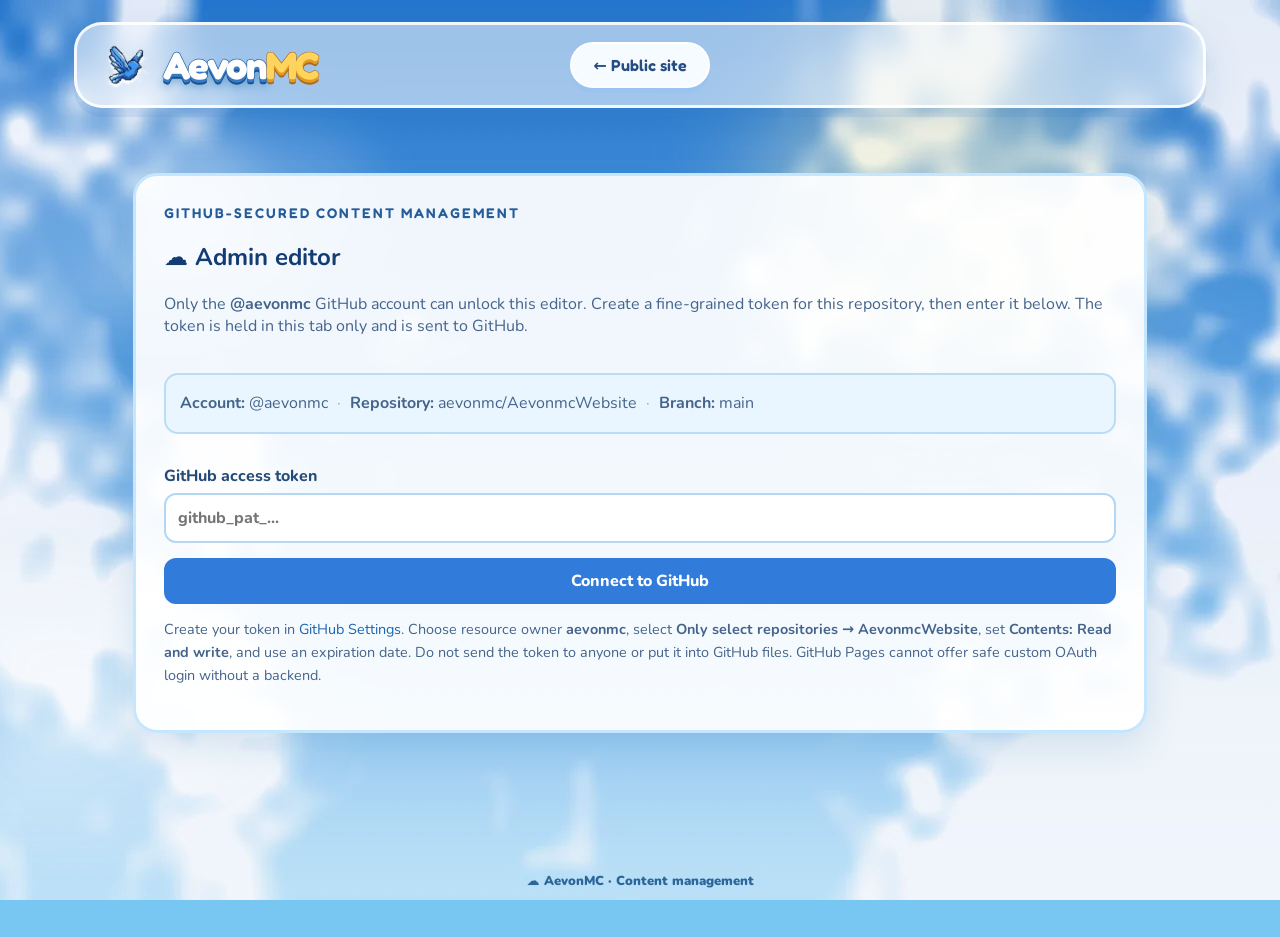
==== admin.html @ 5cb2a99b "Add files via upload" ====
<!doctype html><html lang="en"><head><meta charset="utf-8"><meta name="viewport" content="width=device-width,initial-scale=1"><meta name="robots" content="noindex,nofollow"><title>AevonMC • Content Manager</title><link rel="icon" href="assets/aevonmc-icon.png"><link rel="stylesheet" href="styles.css"><link rel="stylesheet" href="admin.css?v=font-editor-3"></head><body><div class="sky" aria-hidden="true"><div class="sun"></div><div class="cloud cloud-a"></div><div class="cloud cloud-b"></div><div class="cloud cloud-c"></div></div><div class="app"><header class="topbar"><a class="brand" href="index.html"><img src="assets/aevonmc-icon.png" alt=""><span>Aevon<span class="gold">MC</span></span></a><nav><a href="index.html">← Public site</a><button id="logout" hidden>Disconnect</button></nav></header><main class="admin-shell"><section class="admin-panel" id="login"><div class="eyebrow">GitHub-secured content management</div><h1>☁ Admin editor</h1><p>Only the <strong>@aevonmc</strong> GitHub account can unlock this editor. Create a fine-grained token for this repository, then enter it below. The token is held in this tab only and is sent to GitHub.</p><form id="connect-form"><p class="repo-lock"><strong>Account:</strong> @aevonmc <span>·</span> <strong>Repository:</strong> aevonmc/AevonmcWebsite <span>·</span> <strong>Branch:</strong> main</p><label>GitHub access token <input id="token" type="password" required autocomplete="off" placeholder="github_pat_..."></label><button class="admin-btn" type="submit">Connect to GitHub</button></form><p class="help">Create your token in <a href="https://github.com/settings/personal-access-tokens/new" target="_blank" rel="noopener noreferrer">GitHub Settings</a>. Choose resource owner <strong>aevonmc</strong>, select <strong>Only select repositories → AevonmcWebsite</strong>, set <strong>Contents: Read and write</strong>, and use an expiration date. Do not send the token to anyone or put it into GitHub files. GitHub Pages cannot offer safe custom OAuth login without a backend.</p></section><section id="dashboard" hidden><div class="admin-head"><div><div class="eyebrow">AevonMC</div><h1>Manage Rules & Guides</h1><p id="connected"></p></div><button class="admin-btn" id="new-post">＋ Add post</button></div><p class="notice" id="status" role="status" aria-live="polite"></p><div class="admin-panel"><div class="admin-tools"><input id="filter" placeholder="Search posts..." aria-label="Filter posts"><select id="category-filter"><option value="">All categories</option><option value="rules">Rules</option><option value="guides">Guides</option></select><button id="refresh">↻ Refresh</button></div><div id="post-list"></div></div><section class="admin-panel" id="editor" hidden><h2 id="editor-title">New post</h2><form id="post-form"><label>Title<input id="title" required maxlength="120"></label><label>URL slug<input id="slug" required pattern="[a-z0-9]+(?:-[a-z0-9]+)*" maxlength="100"></label><label>Category<select id="category"><option value="rules">Rules</option><option value="guides">Guides</option></select></label><label>Short description<textarea id="description" rows="2" maxlength="350"></textarea></label><label for="content">Post content</label><p class="toolbar-intro"><strong>Formatting tools</strong> — select text, then choose Bold, Italic, Underline, Color, Emoji or Image.</p><div class="rich-toolbar" aria-label="Text formatting toolbar"><button type="button" data-format="bold" title="Bold"><b>B</b></button><button type="button" data-format="italic" title="Italic"><i>I</i></button><button type="button" data-format="underline" title="Underline"><u>U</u></button><button type="button" data-format="heading" title="Heading">H2</button><button type="button" data-format="link" title="Link">Link</button><label class="font-tool">Font family <select id="font-family" aria-label="Font family"><option value="Arial">Arial</option><option value="Helvetica">Helvetica</option><option value="Verdana">Verdana</option><option value="Tahoma">Tahoma</option><option value="Trebuchet MS">Trebuchet MS</option><option value="Georgia">Georgia</option><option value="Times New Roman">Times New Roman</option><option value="Garamond">Garamond</option><option value="Courier New">Courier New</option><option value="Lucida Console">Lucida Console</option><option value="Palatino Linotype">Palatino Linotype</option><option value="Segoe UI">Segoe UI</option><option value="Impact">Impact</option><option value="Comic Sans MS">Comic Sans MS</option><option value="Brush Script MT">Brush Script MT</option><option value="Fredoka">Fredoka</option><option value="Roboto">Roboto</option><option value="Open Sans">Open Sans</option><option value="Lato">Lato</option><option value="Montserrat">Montserrat</option><option value="Poppins">Poppins</option><option value="Nunito">Nunito</option><option value="Oswald">Oswald</option><option value="Raleway">Raleway</option><option value="Merriweather">Merriweather</option><option value="Playfair Display">Playfair Display</option><option value="Quicksand">Quicksand</option><option value="Pacifico">Pacifico</option><option value="Lobster">Lobster</option><option value="Bebas Neue">Bebas Neue</option><option value="Inter">Inter</option></select></label><button type="button" id="apply-font">Apply font</button><label class="font-tool">Font size <select id="font-size" aria-label="Font size"><option value="10">10 px</option><option value="12">12 px</option><option value="14">14 px</option><option value="16">16 px</option><option value="18" selected>18 px</option><option value="20">20 px</option><option value="22">22 px</option><option value="24">24 px</option><option value="26">26 px</option><option value="28">28 px</option><option value="30">30 px</option><option value="32">32 px</option><option value="36">36 px</option><option value="40">40 px</option><option value="44">44 px</option><option value="48">48 px</option><option value="56">56 px</option><option value="64">64 px</option><option value="72">72 px</option></select></label><button type="button" id="apply-size">Apply size</button><label class="color-tool">Text color <input id="text-color" type="color" value="#e65b93" aria-label="Choose text color"></label><button type="button" data-format="color">Apply color</button><button type="button" id="emoji-toggle">😊 Emoji</button><button type="button" id="image-upload">📷 Upload image</button><input type="file" id="image-file" accept="image/png,image/jpeg,image/gif,image/webp" hidden></div><div id="emoji-picker" class="emoji-picker" hidden aria-label="Choose an emoji"></div><textarea id="content" rows="13" required placeholder="Write your post here. Paste a screenshot with Ctrl+V, or upload an image..."></textarea><p class="help">Select text then choose formatting. Paste emojis directly or use the picker. Paste screenshots with Ctrl+V. Images are uploaded to GitHub and inserted into your post.</p><p class="notice" id="upload-status" role="status" aria-live="polite"></p><p class="help">Choose Rules or Guides above. Clicking Publish makes the post visible to visitors after GitHub Pages deploys.</p><div class="admin-actions"><button class="admin-btn" type="submit" id="save">Publish</button><button type="button" id="cancel">Cancel</button></div></form><p class="help">Supports Markdown headings, lists, bold, inline code and links. Publishing triggers your GitHub Pages deployment.</p></section></section></main><footer>☁ AevonMC · Content management</footer></div><script src="admin.js?v=sync-fix-20261108" defer></script></body></html>
---- styles.css ----
@import url("https://fonts.googleapis.com/css2?family=Bebas+Neue&family=Fredoka:wght@300..700&family=Inter:wght@100..900&family=Lato:wght@100;300;400;700;900&family=Lobster&family=Merriweather:wght@300;400;700&family=Montserrat:wght@100..900&family=Nunito:wght@200..1000&family=Open+Sans:wght@300..800&family=Oswald:wght@200..700&family=Pacifico&family=Playfair+Display:wght@400..900&family=Poppins:wght@100;300;400;500;600;700;900&family=Quicksand:wght@300..700&family=Raleway:wght@100..900&family=Roboto:wght@100..900&display=swap");
@import url('https://fonts.googleapis.com/css2?family=Fredoka:wght@400;500;600;700&family=Nunito:wght@400;600;700;800;900&display=swap');:root{font-family:Nunito,system-ui,sans-serif;color:#19345f;font-synthesis:none}*{box-sizing:border-box}body{margin:0;min-height:100vh;background:linear-gradient(180deg,#5aaef3 0%,#8fd7ff 49%,#e6f7ff 100%);overflow-x:hidden}a{color:inherit;text-decoration:none}button,input{font:inherit}.sky{position:fixed;inset:0;pointer-events:none;overflow:hidden;z-index:-1}.sun{position:absolute;top:11%;right:17%;width:230px;height:230px;border-radius:50%;background:#fff8cb;filter:blur(12px);opacity:.48;box-shadow:0 0 120px 65px #fff9c6}.cloud{position:absolute;width:290px;height:92px;border-radius:100px;background:rgba(255,255,255,.67);filter:blur(3px);box-shadow:65px -32px 0 14px rgba(255,255,255,.67),145px -15px 0 3px rgba(255,255,255,.67),95px 15px 0 10px rgba(255,255,255,.67);animation:drift 45s linear infinite}.cloud-a{top:17%;left:-25%;animation-duration:53s}.cloud-b{top:42%;left:-35%;transform:scale(.72);animation-duration:71s;animation-delay:-26s;opacity:.75}.cloud-c{top:72%;left:-40%;transform:scale(1.3);animation-duration:62s;animation-delay:-38s}.cloud-d{top:28%;left:-30%;transform:scale(.5);animation-duration:39s;animation-delay:-15s}@keyframes drift{from{translate:-30vw 0}to{translate:155vw 0}}.particle{position:absolute;color:white;opacity:.75;animation:fall linear infinite;user-select:none}@keyframes fall{from{transform:translate3d(0,-12vh,0) rotate(0)}to{transform:translate3d(90px,110vh,0) rotate(70deg)}}.app{max-width:1180px;margin:auto;padding:22px 24px;min-height:100vh;display:flex;flex-direction:column}.topbar{display:flex;justify-content:space-between;align-items:center;gap:20px;padding:13px 22px;border:3px solid rgba(255,255,255,.85);border-radius:28px;background:rgba(255,255,255,.55);box-shadow:0 9px 0 rgba(54,125,202,.12),0 15px 40px rgba(25,87,157,.13);backdrop-filter:blur(15px)}.brand{display:flex;align-items:center;gap:10px;font-family:Fredoka,system-ui;font-size:29px;font-weight:700;letter-spacing:-1px;text-shadow:1px 2px white}.brand img{width:54px;height:54px;object-fit:contain;filter:drop-shadow(0 3px 1px white)}.gold{color:#ffae2b;text-shadow:1px 2px #fff}nav{display:flex;gap:9px}nav a,.button{font-family:Fredoka,system-ui;font-weight:600;border:2px solid #fff;background:#f6fbff;color:#254c83;padding:11px 21px;border-radius:99px;box-shadow:0 5px 0 #9ac3f0;transition:transform .18s,background .18s;cursor:pointer}nav a:hover,.button:hover{transform:translateY(-3px);background:#fff}nav a.active{background:#2c7dd1;color:white;box-shadow:0 5px 0 #1c59a2}main{flex:1}.hero{text-align:center;padding:74px 10px 46px}.hero-logo{width:118px;height:118px;object-fit:contain;filter:drop-shadow(0 7px 0 rgba(255,255,255,.7))}.eyebrow{font-family:Fredoka;font-weight:600;color:#255d9a;letter-spacing:2px;text-transform:uppercase;font-size:14px}.hero h1,.page-heading h1{font-family:Fredoka,system-ui;font-size:clamp(46px,7vw,88px);line-height:1.02;margin:12px 0 16px;color:white;-webkit-text-stroke:2px #2660a2;text-shadow:0 6px 0 #245b9e,0 12px 25px #3e85c3}.hero h1 span{color:#ffca4c}.hero p,.page-heading p{font-size:18px;font-weight:800;color:#255c96;max-width:620px;margin:0 auto}.home-grid{display:grid;grid-template-columns:1fr 1fr;gap:24px;max-width:880px;margin:0 auto 70px}.category-card,.post-card,.article,.empty{background:rgba(255,255,255,.88);border:4px solid white;border-radius:34px;box-shadow:0 9px 0 #9dc8ed,0 20px 35px #4b99cc2b}.category-card{padding:32px;display:flex;align-items:center;gap:20px;transition:transform .2s}.category-card:hover,.post-card:hover{transform:translateY(-5px)}.category-icon{font-size:55px;filter:drop-shadow(0 3px 0 #a5c3e9)}h2,h3{font-family:Fredoka;margin:0}.category-card h2{font-size:30px}.category-card p{margin:7px 0 0;color:#58749a;font-weight:700}.arrow{margin-left:auto;font-size:30px;color:#4488cf}.page-heading{text-align:center;padding:62px 0 28px}.page-heading h1{font-size:clamp(43px,6vw,65px)}.toolbar{max-width:880px;margin:0 auto 24px;display:flex;align-items:center;justify-content:space-between;gap:15px}.search{width:min(100%,420px);border:3px solid white;border-radius:18px;background:#ffffffd9;padding:13px 18px;outline:none;color:#244b7d;box-shadow:0 5px 0 #9dc8ed}.search:focus{border-color:#297ccf}.count{font-weight:900;color:#2a6199}.posts{display:grid;grid-template-columns:repeat(2,minmax(0,1fr));gap:22px;max-width:880px;margin:0 auto 80px}.post-card{padding:25px;transition:transform .2s;display:block}.post-card .icon{font-size:35px}.post-card h2{font-size:25px;margin:9px 0}.post-card p{color:#5b7495;font-weight:700;line-height:1.55;margin:0 0 16px}.tag{display:inline-block;background:#e0f0ff;color:#3974af;padding:5px 12px;border-radius:20px;font-size:12px;font-weight:900;text-transform:uppercase}.post-card .read{display:block;margin-top:17px;color:#2878c9;font-weight:900}.article{max-width:860px;margin:54px auto 75px;padding:clamp(24px,5vw,56px)}.back{font-weight:900;color:#347fc3}.article h1{font:700 clamp(32px,5vw,50px) Fredoka;margin:20px 0 10px}.article .summary{color:#6381a0;font-size:18px;font-weight:800}.article hr{border:0;border-top:2px solid #e4eff9;margin:28px 0}.content{font-size:17px;line-height:1.85;color:#314e70;overflow-wrap:anywhere}.content h2{font-size:28px;margin:28px 0 8px;color:#214e86}.content h3{font-size:22px;margin:20px 0 6px;color:#214e86}.content p{margin:10px 0}.content ul,.content ol{padding-left:28px}.content a{color:#166ac2;text-decoration:underline}.content blockquote{margin:18px 0;padding:8px 20px;border-left:5px solid #77b9ee;background:#eaf6ff;border-radius:8px}.content code{background:#eaf1f8;padding:2px 5px;border-radius:5px}.empty{max-width:880px;margin:0 auto 60px;padding:38px;text-align:center;font-weight:800}footer{text-align:center;color:#2b669b;font-size:13px;font-weight:900;padding:25px}@media(max-width:680px){.app{padding:12px}.topbar{flex-direction:column;padding:12px;gap:12px}.brand{font-size:25px}.brand img{width:42px;height:42px}nav{width:100%;justify-content:center}nav a{padding:9px 15px;font-size:14px}.hero{padding:54px 5px 35px}.home-grid,.posts{grid-template-columns:1fr;gap:16px}.category-card{padding:22px}.toolbar{flex-direction:column;align-items:stretch}.search{width:100%}.article{margin-top:28px}}@media(prefers-reduced-motion:reduce){*,*:before,*:after{animation:none!important;transition:none!important}}
/* Photographic-style cloudscape with slow drifting atmospheric layers */
body{background:#77c7f2 url("assets/realistic-clouds.webp") center center / cover fixed no-repeat}
.sky{background:linear-gradient(180deg,rgba(33,115,202,.12),rgba(223,245,255,.12))}
.cloud{width:450px;height:135px;background:rgba(255,255,255,.21);filter:blur(23px);box-shadow:100px -34px 26px 20px rgba(255,255,255,.22),230px -14px 38px 15px rgba(255,255,255,.18),150px 26px 30px 16px rgba(255,255,255,.20)}
.brand{font-family:Fredoka,'Arial Rounded MT Bold',system-ui,sans-serif;font-size:clamp(29px,3vw,40px);font-weight:700;letter-spacing:-1.6px;-webkit-text-stroke:1.3px #245c9c;paint-order:stroke fill;color:#fff;text-shadow:0 3px 0 #387bc3,0 5px 0 #1a5191,0 7px 9px #2b75b77d}
.brand .gold{color:#ffd45c;-webkit-text-stroke:1.1px #a96315;text-shadow:0 3px 0 #e19a25,0 5px 0 #ad6a18}
@media(max-width:680px){body{background-attachment:scroll;background-position:center center}.brand{font-size:31px}}

/* Header layout: logo icon at left, navigation precisely centered. */
.topbar{display:grid;grid-template-columns:1fr auto 1fr;align-items:center}
.topbar .brand{grid-column:1;justify-self:start}
.topbar nav{grid-column:2;justify-self:center}
@media(max-width:680px){
  .topbar{display:flex;flex-direction:column;gap:12px}
  .topbar .brand{align-self:center}
  .topbar nav{width:100%;display:flex;flex-wrap:wrap;justify-content:center}
  .topbar nav a{padding:9px 13px}
}

/* Homepage: server address and Discord invitation flank the centered title. */
.hero-connect{display:grid;grid-template-columns:minmax(0,1fr) minmax(220px,1.25fr) minmax(0,1fr);align-items:center;gap:18px;max-width:1090px;margin:12px auto 28px}
.hero-connect h1{margin:0;white-space:nowrap}
.connect-card{display:flex;flex-direction:column;align-items:center;justify-content:center;gap:7px;min-width:0;min-height:174px;padding:19px 12px;background:rgba(255,255,255,.87);border:3px solid rgba(255,255,255,.95);border-radius:25px;box-shadow:0 7px 0 rgba(66,142,213,.22),0 12px 28px rgba(27,85,145,.12);color:#1d5187;text-align:center}
.connect-icon{font-size:27px;line-height:1}.connect-label{font-family:Fredoka,system-ui,sans-serif;font-weight:700;font-size:13px;letter-spacing:1.1px}.connect-card strong{font-family:Fredoka,system-ui,sans-serif;font-size:clamp(15px,1.65vw,21px);overflow-wrap:anywhere}.copy-server,.join-discord{font-family:Nunito,system-ui,sans-serif;font-weight:900;font-size:14px;background:#317bdb;color:#fff;border:0;border-radius:999px;padding:9px 20px;cursor:pointer}.discord-card{transition:transform .2s,box-shadow .2s}.discord-card:hover{transform:translateY(-4px);box-shadow:0 11px 0 rgba(66,142,213,.2),0 18px 32px rgba(27,85,145,.16)}.discord-card .join-discord{background:#5865f2}.copy-server:focus-visible,.discord-card:focus-visible{outline:3px solid #183f89;outline-offset:4px}
@media(max-width:850px){.hero-connect{grid-template-columns:1fr 1fr;max-width:640px}.hero-connect h1{grid-column:1/-1;grid-row:1}.connect-card{min-height:160px}.server-card{grid-column:1;grid-row:2}.discord-card{grid-column:2;grid-row:2}}
@media(max-width:480px){.hero-connect{gap:10px}.connect-card{padding:14px 8px;min-height:158px}.connect-card strong{font-size:14px}.connect-label{font-size:11px}.copy-server,.join-discord{font-size:12px;padding:8px 12px}}

/* Minimal homepage connectivity labels: no surrounding cards or panels. */
.hero-connect .connect-card{background:none;border:0;box-shadow:none;border-radius:0;padding:10px 4px;min-height:140px;color:#20578d}
.hero-connect .discord-card:hover{transform:none;box-shadow:none}
.hero-connect .connect-label{font-size:14px}
.hero-connect .live-count{font-family:Fredoka,system-ui,sans-serif;font-size:clamp(14px,1.5vw,19px);font-weight:700;color:#215e98;min-height:1.5em}
.hero-connect .copy-server{background:transparent;color:#215e98;border:0;padding:3px 8px;text-decoration:underline;text-underline-offset:3px;box-shadow:none}
.hero-connect .join-discord{background:transparent;color:#4a50b7;border:0;padding:3px 8px;text-decoration:underline;text-underline-offset:3px;box-shadow:none}
.hero-connect .copy-server:hover,.hero-connect .join-discord:hover{opacity:.75}
.hero-connect .join-discord:focus-visible,.hero-connect .copy-server:focus-visible{outline:2px solid #215e98;outline-offset:3px;border-radius:4px}
@media(max-width:480px){.hero-connect .connect-card{min-height:130px;padding:8px 2px}.hero-connect .live-count{font-size:13px}}

/* Homepage server and Discord: text-only, no cards or icons. */
.hero-connect .connect-card, .hero-connect .server-card, .hero-connect .discord-card,
.hero-connect .connect-card:hover {background:transparent!important;background-image:none!important;border:0!important;outline:0!important;box-shadow:none!important;border-radius:0!important;transform:none!important;}
.hero-connect .connect-icon{display:none!important;}

/* Compact, plain-text server and Discord details with green live online counts. */
.hero-connect .connect-card{gap:2px!important;min-height:0!important;padding:2px 4px!important;line-height:1.2}
.hero-connect .connect-label{line-height:1.2}
.hero-connect .connect-card strong{line-height:1.2}
.hero-connect .live-count{color:#16833b!important;line-height:1.2;min-height:0!important;margin:1px 0;font-weight:800;text-shadow:0 1px 0 rgba(255,255,255,.65)}
.hero-connect .live-count.status-unavailable{color:#6b7280!important}
.hero-connect .live-count.status-offline{color:#b42318!important}
.hero-connect .copy-server,.hero-connect .join-discord{margin-top:1px;padding:2px 5px!important;line-height:1.2}
@media(max-width:480px){.hero-connect .connect-card{gap:2px!important;min-height:0!important;padding:2px!important}}

/* Tight vertical stacking: no blank lines between homepage connection texts. */
.hero-connect .connect-card{display:flex!important;flex-direction:column!important;align-items:center!important;justify-content:center!important;gap:0!important;row-gap:0!important;min-height:0!important;padding:0 4px!important;line-height:1.05!important}
.hero-connect .connect-card > *{margin-top:0!important;margin-bottom:0!important;line-height:1.05!important}
.hero-connect .connect-label,.hero-connect .connect-card strong,.hero-connect .live-count{display:block!important;min-height:0!important;padding-top:0!important;padding-bottom:0!important}
.hero-connect .copy-server,.hero-connect .join-discord{margin:0!important;padding:0 3px!important;line-height:1.05!important}
@media(max-width:480px){.hero-connect .connect-card{gap:0!important;padding:0 2px!important}}

/* Server and Discord headings + live status: regular Arial, preserving green and tight spacing. */
.hero-connect .connect-label,
.hero-connect .live-count {font-family:Arial,Helvetica,sans-serif!important;font-weight:400!important;font-style:normal!important;letter-spacing:normal!important;text-shadow:none!important;}

/* Requested typography: smaller regular labels/status; only middle line bold. */
.hero-connect .connect-label,
.hero-connect .live-count {font-family:Arial,Helvetica,sans-serif!important;font-size:12px!important;font-weight:400!important;line-height:1.05!important;}
.hero-connect .connect-card > strong {font-family:Arial,Helvetica,sans-serif!important;font-size:15px!important;font-weight:700!important;line-height:1.05!important;}
.hero-connect .connect-card {gap:0!important;row-gap:0!important;}
@media(max-width:480px){.hero-connect .connect-label,.hero-connect .live-count{font-size:11px!important}.hero-connect .connect-card > strong{font-size:14px!important}}

/* Homepage connection headings: larger, bold Arial; online counters remain compact and regular. */
.hero-connect .connect-card > strong{font-family:Arial,Helvetica,sans-serif!important;font-size:23px!important;font-weight:700!important;line-height:1.12!important;}
@media(max-width:480px){.hero-connect .connect-card > strong{font-size:19px!important;}}

/* White live online text for Minecraft and Discord. */
.hero-connect .live-count,
.hero-connect .live-count.status-unavailable,
.hero-connect .live-count.status-offline {color:#fff!important;}

.content .post-image{margin:18px 0;text-align:center}.content .post-image img{max-width:100%;height:auto;border-radius:12px;box-shadow:0 5px 20px #133a6226}.content u{text-underline-offset:3px}

/* Optional Google Fonts for rich post typography; system fonts remain available offline. */
---- admin.css ----
.admin-shell{max-width:1050px;margin:65px auto 90px;padding:0 18px;min-height:60vh}.admin-panel{background:rgba(255,255,255,.92);border:3px solid #c4e6ff;box-shadow:0 12px 35px #1a69ac24;border-radius:24px;padding:28px;margin-bottom:24px}.admin-panel h1,.admin-head h1{color:#123c73}.admin-panel p,.admin-head p{color:#45648c}.admin-panel form{display:grid;gap:15px;margin-top:20px}.admin-panel label{font-weight:750;color:#244a77;display:grid;gap:6px}.admin-panel input,.admin-panel textarea,.admin-panel select,.admin-tools input,.admin-tools select{width:100%;padding:12px;border:2px solid #b4d7f4;border-radius:12px;background:white;color:#153d68;font:inherit;box-sizing:border-box}.admin-panel textarea{resize:vertical}.admin-panel .check{display:flex;align-items:center;gap:9px}.check input{width:auto}.admin-btn,.admin-tools button,.admin-actions button,.post-actions button,#logout{border:2px solid #a3c8eb;border-radius:12px;background:#f0f9ff;color:#174d83;padding:10px 16px;cursor:pointer;font:inherit;font-weight:800}.admin-btn{background:#317bdb;color:white;border-color:#317bdb}.admin-btn:disabled{opacity:.55;cursor:wait}.help{font-size:.9rem;line-height:1.6}.admin-head{display:flex;justify-content:space-between;align-items:center;gap:18px;margin-bottom:20px}.admin-tools{display:flex;gap:10px;flex-wrap:wrap;margin-bottom:16px}.admin-tools input{flex:1;min-width:160px}.admin-tools select{width:auto}.post-row{display:flex;align-items:center;justify-content:space-between;gap:15px;padding:15px 0;border-bottom:1px solid #cde5f7}.post-row:last-child{border:0}.post-row strong{display:block;color:#174b81}.post-row small{color:#577394}.post-actions{display:flex;gap:7px}.post-actions .danger{color:#ad2c39;border-color:#f0b3b7}.admin-actions{display:flex;gap:10px}.notice{font-weight:700;padding:10px 0;min-height:24px}.notice.error{color:#a52232}.notice.ok{color:#176a43}#editor{scroll-margin-top:20px}#logout{background:#fff}@media(max-width:650px){.admin-head,.post-row{align-items:stretch;flex-direction:column}.post-actions{flex-wrap:wrap}.admin-panel{padding:18px}}

.repo-lock{background:#eaf6ff;border:2px solid #badcf5;border-radius:14px;padding:14px;line-height:1.8}.repo-lock span{color:#8aafce;margin:0 5px}.admin-panel a{color:#1b64b1}

.rich-toolbar{display:flex;align-items:center;flex-wrap:wrap;gap:7px;padding:10px;border:2px solid #b4d7f4;border-radius:12px;background:#f5fbff}.rich-toolbar button,.emoji-picker button{background:white;border:1px solid #a8c9e5;border-radius:8px;padding:7px 10px;cursor:pointer;font:inherit;color:#244a77}.rich-toolbar button:hover,.emoji-picker button:hover{background:#dcefff}.rich-toolbar .color-tool{display:flex;align-items:center;gap:6px;font-size:.85rem}.rich-toolbar input[type=color]{width:38px;height:32px;padding:2px}.emoji-picker{display:flex;flex-wrap:wrap;gap:4px;max-height:180px;overflow:auto;padding:8px;border:1px solid #b4d7f4;border-radius:12px}.emoji-picker[hidden]{display:none}#content{width:100%;box-sizing:border-box;min-height:260px}#upload-status{margin:0}

.toolbar-intro{margin:12px 0 0!important;font:400 14px Arial,sans-serif;color:#244a77!important}.rich-toolbar{position:relative;z-index:1}.rich-toolbar button{font-family:Arial,sans-serif;font-size:14px}

/* Font selectors in the rich editor */
.rich-toolbar .font-tool{display:inline-flex;align-items:center;gap:6px;font:600 13px Arial,sans-serif;color:#244a77}.rich-toolbar .font-tool select{width:auto;min-width:90px;max-width:180px;padding:8px;border:2px solid #b4d7f4;border-radius:9px;background:white;color:#153d68;font:14px Arial,sans-serif}.rich-toolbar{flex-wrap:wrap}
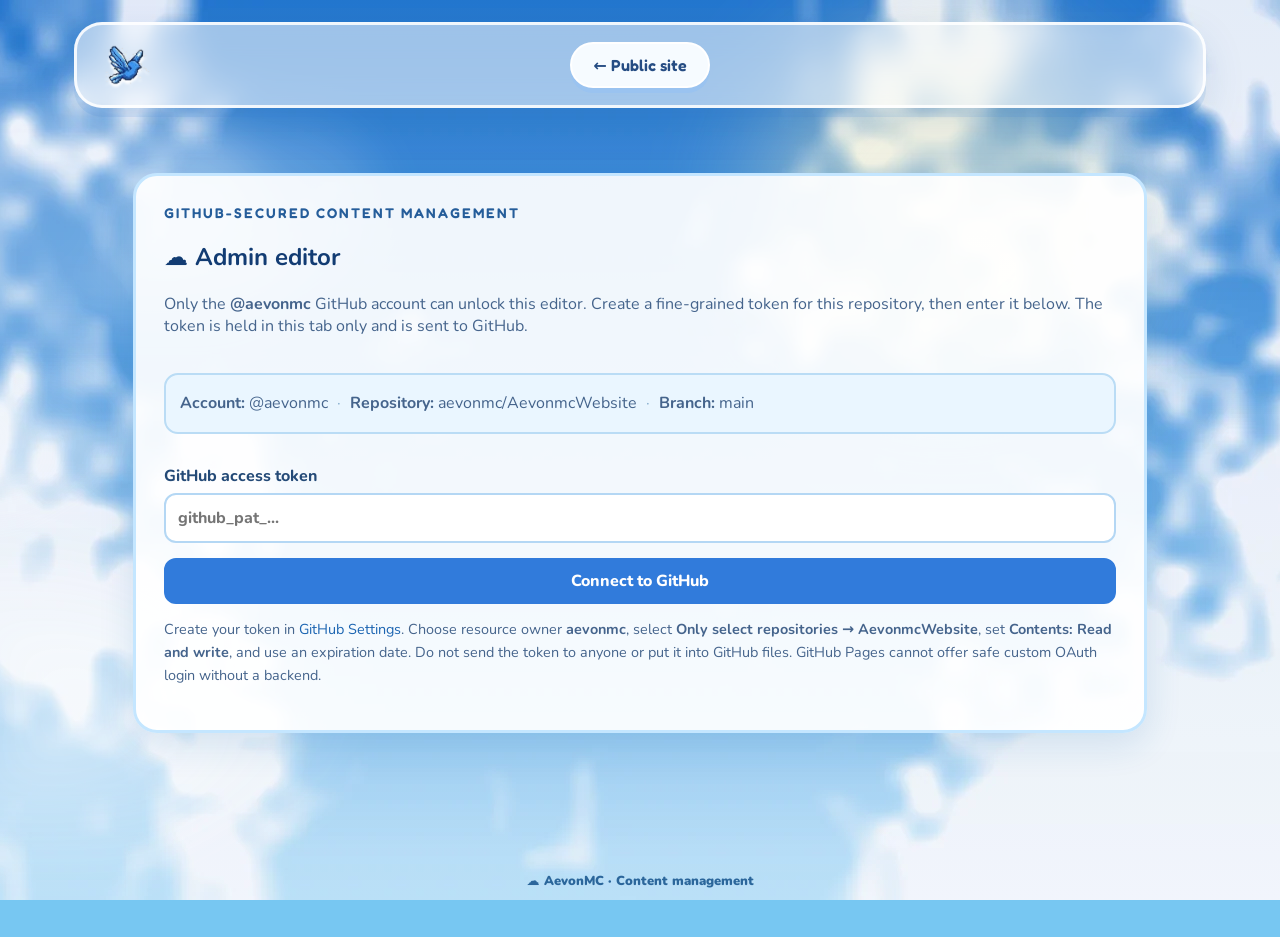
==== commit 0420f196: "Add files via upload" ====
--- a/admin.html
+++ b/admin.html
@@ -1 +1 @@
-<!doctype html><html lang="en"><head><meta charset="utf-8"><meta name="viewport" content="width=device-width,initial-scale=1"><meta name="robots" content="noindex,nofollow"><title>AevonMC • Content Manager</title><link rel="icon" href="assets/aevonmc-icon.png"><link rel="stylesheet" href="styles.css"><link rel="stylesheet" href="admin.css?v=font-editor-3"></head><body><div class="sky" aria-hidden="true"><div class="sun"></div><div class="cloud cloud-a"></div><div class="cloud cloud-b"></div><div class="cloud cloud-c"></div></div><div class="app"><header class="topbar"><a class="brand" href="index.html"><img src="assets/aevonmc-icon.png" alt=""><span>Aevon<span class="gold">MC</span></span></a><nav><a href="index.html">← Public site</a><button id="logout" hidden>Disconnect</button></nav></header><main class="admin-shell"><section class="admin-panel" id="login"><div class="eyebrow">GitHub-secured content management</div><h1>☁ Admin editor</h1><p>Only the <strong>@aevonmc</strong> GitHub account can unlock this editor. Create a fine-grained token for this repository, then enter it below. The token is held in this tab only and is sent to GitHub.</p><form id="connect-form"><p class="repo-lock"><strong>Account:</strong> @aevonmc <span>·</span> <strong>Repository:</strong> aevonmc/AevonmcWebsite <span>·</span> <strong>Branch:</strong> main</p><label>GitHub access token <input id="token" type="password" required autocomplete="off" placeholder="github_pat_..."></label><button class="admin-btn" type="submit">Connect to GitHub</button></form><p class="help">Create your token in <a href="https://github.com/settings/personal-access-tokens/new" target="_blank" rel="noopener noreferrer">GitHub Settings</a>. Choose resource owner <strong>aevonmc</strong>, select <strong>Only select repositories → AevonmcWebsite</strong>, set <strong>Contents: Read and write</strong>, and use an expiration date. Do not send the token to anyone or put it into GitHub files. GitHub Pages cannot offer safe custom OAuth login without a backend.</p></section><section id="dashboard" hidden><div class="admin-head"><div><div class="eyebrow">AevonMC</div><h1>Manage Rules & Guides</h1><p id="connected"></p></div><button class="admin-btn" id="new-post">＋ Add post</button></div><p class="notice" id="status" role="status" aria-live="polite"></p><div class="admin-panel"><div class="admin-tools"><input id="filter" placeholder="Search posts..." aria-label="Filter posts"><select id="category-filter"><option value="">All categories</option><option value="rules">Rules</option><option value="guides">Guides</option></select><button id="refresh">↻ Refresh</button></div><div id="post-list"></div></div><section class="admin-panel" id="editor" hidden><h2 id="editor-title">New post</h2><form id="post-form"><label>Title<input id="title" required maxlength="120"></label><label>URL slug<input id="slug" required pattern="[a-z0-9]+(?:-[a-z0-9]+)*" maxlength="100"></label><label>Category<select id="category"><option value="rules">Rules</option><option value="guides">Guides</option></select></label><label>Short description<textarea id="description" rows="2" maxlength="350"></textarea></label><label for="content">Post content</label><p class="toolbar-intro"><strong>Formatting tools</strong> — select text, then choose Bold, Italic, Underline, Color, Emoji or Image.</p><div class="rich-toolbar" aria-label="Text formatting toolbar"><button type="button" data-format="bold" title="Bold"><b>B</b></button><button type="button" data-format="italic" title="Italic"><i>I</i></button><button type="button" data-format="underline" title="Underline"><u>U</u></button><button type="button" data-format="heading" title="Heading">H2</button><button type="button" data-format="link" title="Link">Link</button><label class="font-tool">Font family <select id="font-family" aria-label="Font family"><option value="Arial">Arial</option><option value="Helvetica">Helvetica</option><option value="Verdana">Verdana</option><option value="Tahoma">Tahoma</option><option value="Trebuchet MS">Trebuchet MS</option><option value="Georgia">Georgia</option><option value="Times New Roman">Times New Roman</option><option value="Garamond">Garamond</option><option value="Courier New">Courier New</option><option value="Lucida Console">Lucida Console</option><option value="Palatino Linotype">Palatino Linotype</option><option value="Segoe UI">Segoe UI</option><option value="Impact">Impact</option><option value="Comic Sans MS">Comic Sans MS</option><option value="Brush Script MT">Brush Script MT</option><option value="Fredoka">Fredoka</option><option value="Roboto">Roboto</option><option value="Open Sans">Open Sans</option><option value="Lato">Lato</option><option value="Montserrat">Montserrat</option><option value="Poppins">Poppins</option><option value="Nunito">Nunito</option><option value="Oswald">Oswald</option><option value="Raleway">Raleway</option><option value="Merriweather">Merriweather</option><option value="Playfair Display">Playfair Display</option><option value="Quicksand">Quicksand</option><option value="Pacifico">Pacifico</option><option value="Lobster">Lobster</option><option value="Bebas Neue">Bebas Neue</option><option value="Inter">Inter</option></select></label><button type="button" id="apply-font">Apply font</button><label class="font-tool">Font size <select id="font-size" aria-label="Font size"><option value="10">10 px</option><option value="12">12 px</option><option value="14">14 px</option><option value="16">16 px</option><option value="18" selected>18 px</option><option value="20">20 px</option><option value="22">22 px</option><option value="24">24 px</option><option value="26">26 px</option><option value="28">28 px</option><option value="30">30 px</option><option value="32">32 px</option><option value="36">36 px</option><option value="40">40 px</option><option value="44">44 px</option><option value="48">48 px</option><option value="56">56 px</option><option value="64">64 px</option><option value="72">72 px</option></select></label><button type="button" id="apply-size">Apply size</button><label class="color-tool">Text color <input id="text-color" type="color" value="#e65b93" aria-label="Choose text color"></label><button type="button" data-format="color">Apply color</button><button type="button" id="emoji-toggle">😊 Emoji</button><button type="button" id="image-upload">📷 Upload image</button><input type="file" id="image-file" accept="image/png,image/jpeg,image/gif,image/webp" hidden></div><div id="emoji-picker" class="emoji-picker" hidden aria-label="Choose an emoji"></div><textarea id="content" rows="13" required placeholder="Write your post here. Paste a screenshot with Ctrl+V, or upload an image..."></textarea><p class="help">Select text then choose formatting. Paste emojis directly or use the picker. Paste screenshots with Ctrl+V. Images are uploaded to GitHub and inserted into your post.</p><p class="notice" id="upload-status" role="status" aria-live="polite"></p><p class="help">Choose Rules or Guides above. Clicking Publish makes the post visible to visitors after GitHub Pages deploys.</p><div class="admin-actions"><button class="admin-btn" type="submit" id="save">Publish</button><button type="button" id="cancel">Cancel</button></div></form><p class="help">Supports Markdown headings, lists, bold, inline code and links. Publishing triggers your GitHub Pages deployment.</p></section></section></main><footer>☁ AevonMC · Content management</footer></div><script src="admin.js?v=sync-fix-20261108" defer></script></body></html>+<!doctype html><html lang="en"><head><meta charset="utf-8"><meta name="viewport" content="width=device-width,initial-scale=1"><meta name="robots" content="noindex,nofollow"><title>AevonMC • Content Manager</title><link rel="icon" href="assets/aevonmc-icon.png"><link rel="stylesheet" href="styles.css"><link rel="stylesheet" href="admin.css?v=instant-editor-1"></head><body><div class="sky" aria-hidden="true"><div class="sun"></div><div class="cloud cloud-a"></div><div class="cloud cloud-b"></div><div class="cloud cloud-c"></div></div><div class="app"><header class="topbar"><a class="brand" title="AevonMC" href="index.html"><img src="assets/aevonmc-icon.png" alt=""></a><nav><a href="index.html">← Public site</a><button id="logout" hidden>Disconnect</button></nav></header><main class="admin-shell"><section class="admin-panel" id="login"><div class="eyebrow">GitHub-secured content management</div><h1>☁ Admin editor</h1><p>Only the <strong>@aevonmc</strong> GitHub account can unlock this editor. Create a fine-grained token for this repository, then enter it below. The token is held in this tab only and is sent to GitHub.</p><form id="connect-form"><p class="repo-lock"><strong>Account:</strong> @aevonmc <span>·</span> <strong>Repository:</strong> aevonmc/AevonmcWebsite <span>·</span> <strong>Branch:</strong> main</p><label>GitHub access token <input id="token" type="password" required autocomplete="off" placeholder="github_pat_..."></label><button class="admin-btn" type="submit">Connect to GitHub</button></form><p class="help">Create your token in <a href="https://github.com/settings/personal-access-tokens/new" target="_blank" rel="noopener noreferrer">GitHub Settings</a>. Choose resource owner <strong>aevonmc</strong>, select <strong>Only select repositories → AevonmcWebsite</strong>, set <strong>Contents: Read and write</strong>, and use an expiration date. Do not send the token to anyone or put it into GitHub files. GitHub Pages cannot offer safe custom OAuth login without a backend.</p></section><section id="dashboard" hidden><div class="admin-head"><div><div class="eyebrow">AevonMC</div><h1>Manage Rules & Guides</h1><p id="connected"></p></div><button class="admin-btn" id="new-post">＋ Add post</button></div><p class="notice" id="status" role="status" aria-live="polite"></p><div class="admin-panel"><div class="admin-tools"><input id="filter" placeholder="Search posts..." aria-label="Filter posts"><select id="category-filter"><option value="">All categories</option><option value="rules">Rules</option><option value="guides">Guides</option></select><button id="refresh">↻ Refresh</button></div><div id="post-list"></div></div><section class="admin-panel" id="editor" hidden><h2 id="editor-title">New post</h2><form id="post-form"><label>Title<input id="title" required maxlength="120"></label><label>URL slug<input id="slug" required pattern="[a-z0-9]+(?:-[a-z0-9]+)*" maxlength="100"></label><label>Category<select id="category"><option value="rules">Rules</option><option value="guides">Guides</option></select></label><label>Short description<textarea id="description" rows="2" maxlength="350"></textarea></label><label for="content">Post content</label><p class="toolbar-intro"><strong>Formatting tools</strong> — select text, then choose Bold, Italic, Underline, Color, Emoji or Image.</p><div class="rich-toolbar" aria-label="Text formatting toolbar"><button type="button" data-format="bold" title="Bold"><b>B</b></button><button type="button" data-format="italic" title="Italic"><i>I</i></button><button type="button" data-format="underline" title="Underline"><u>U</u></button><button type="button" data-format="heading" title="Heading">H2</button><button type="button" data-format="link" title="Link">Link</button><label class="font-tool">Font family <select id="font-family" aria-label="Font family"><option value="Arial">Arial</option><option value="Helvetica">Helvetica</option><option value="Verdana">Verdana</option><option value="Tahoma">Tahoma</option><option value="Trebuchet MS">Trebuchet MS</option><option value="Georgia">Georgia</option><option value="Times New Roman">Times New Roman</option><option value="Garamond">Garamond</option><option value="Courier New">Courier New</option><option value="Lucida Console">Lucida Console</option><option value="Palatino Linotype">Palatino Linotype</option><option value="Segoe UI">Segoe UI</option><option value="Impact">Impact</option><option value="Comic Sans MS">Comic Sans MS</option><option value="Brush Script MT">Brush Script MT</option><option value="Fredoka">Fredoka</option><option value="Roboto">Roboto</option><option value="Open Sans">Open Sans</option><option value="Lato">Lato</option><option value="Montserrat">Montserrat</option><option value="Poppins">Poppins</option><option value="Nunito">Nunito</option><option value="Oswald">Oswald</option><option value="Raleway">Raleway</option><option value="Merriweather">Merriweather</option><option value="Playfair Display">Playfair Display</option><option value="Quicksand">Quicksand</option><option value="Pacifico">Pacifico</option><option value="Lobster">Lobster</option><option value="Bebas Neue">Bebas Neue</option><option value="Inter">Inter</option></select></label><button type="button" id="apply-font">Apply font</button><label class="font-tool">Font size <select id="font-size" aria-label="Font size"><option value="10">10 px</option><option value="12">12 px</option><option value="14">14 px</option><option value="16">16 px</option><option value="18" selected>18 px</option><option value="20">20 px</option><option value="22">22 px</option><option value="24">24 px</option><option value="26">26 px</option><option value="28">28 px</option><option value="30">30 px</option><option value="32">32 px</option><option value="36">36 px</option><option value="40">40 px</option><option value="44">44 px</option><option value="48">48 px</option><option value="56">56 px</option><option value="64">64 px</option><option value="72">72 px</option></select></label><button type="button" id="apply-size">Apply size</button><label class="color-tool">Text color <input id="text-color" type="color" value="#e65b93" aria-label="Choose text color"></label><button type="button" data-format="color">Apply color</button><button type="button" id="emoji-toggle">😊 Emoji</button><button type="button" id="image-upload">📷 Upload image</button><input type="file" id="image-file" accept="image/png,image/jpeg,image/gif,image/webp" hidden></div><div id="emoji-picker" class="emoji-picker" hidden aria-label="Choose an emoji"></div><div id="rich-content" class="rich-content" contenteditable="true" role="textbox" aria-label="Post content editor" aria-multiline="true" data-placeholder="Write here. Select text and use the toolbar; formatting appears instantly."></div><textarea id="content" hidden aria-hidden="true"></textarea><p class="help">Select text then choose formatting — changes appear immediately in the editor. Paste emojis directly or use the picker. Paste screenshots with Ctrl+V. Images are uploaded to GitHub and inserted into your post.</p><p class="notice" id="upload-status" role="status" aria-live="polite"></p><p class="help">Choose Rules or Guides above. Clicking Publish makes the post visible to visitors after GitHub Pages deploys.</p><div class="admin-actions"><button class="admin-btn" type="submit" id="save">Publish</button><button type="button" id="cancel">Cancel</button></div></form><p class="help">Supports Markdown headings, lists, bold, inline code and links. Publishing triggers your GitHub Pages deployment.</p></section></section></main><footer>☁ AevonMC · Content management</footer></div><script src="admin.js?v=live-posts-20261108-2" defer></script></body></html>
--- a/admin.css
+++ b/admin.css
@@ -8,3 +8,10 @@
 
 /* Font selectors in the rich editor */
 .rich-toolbar .font-tool{display:inline-flex;align-items:center;gap:6px;font:600 13px Arial,sans-serif;color:#244a77}.rich-toolbar .font-tool select{width:auto;min-width:90px;max-width:180px;padding:8px;border:2px solid #b4d7f4;border-radius:9px;background:white;color:#153d68;font:14px Arial,sans-serif}.rich-toolbar{flex-wrap:wrap}
+
+/* Instant visual editor: selected formatting appears immediately. */
+.rich-content{min-height:290px;padding:17px 19px;border:1px solid rgba(50,91,125,.35);border-radius:14px;background:rgba(255,255,255,.9);color:#23364b;outline:none;overflow-wrap:anywhere;line-height:1.65;font-size:18px;white-space:normal}
+.rich-content:focus{border-color:#4d98d1;box-shadow:0 0 0 3px rgba(77,152,209,.18)}
+.rich-content:empty:before{content:attr(data-placeholder);color:#788b9a;pointer-events:none}
+.rich-content img{display:block;max-width:100%;height:auto;margin:10px 0;border-radius:9px}
+.rich-content p{margin:0 0 10px}.rich-content h2,.rich-content h3{margin:12px 0 6px}
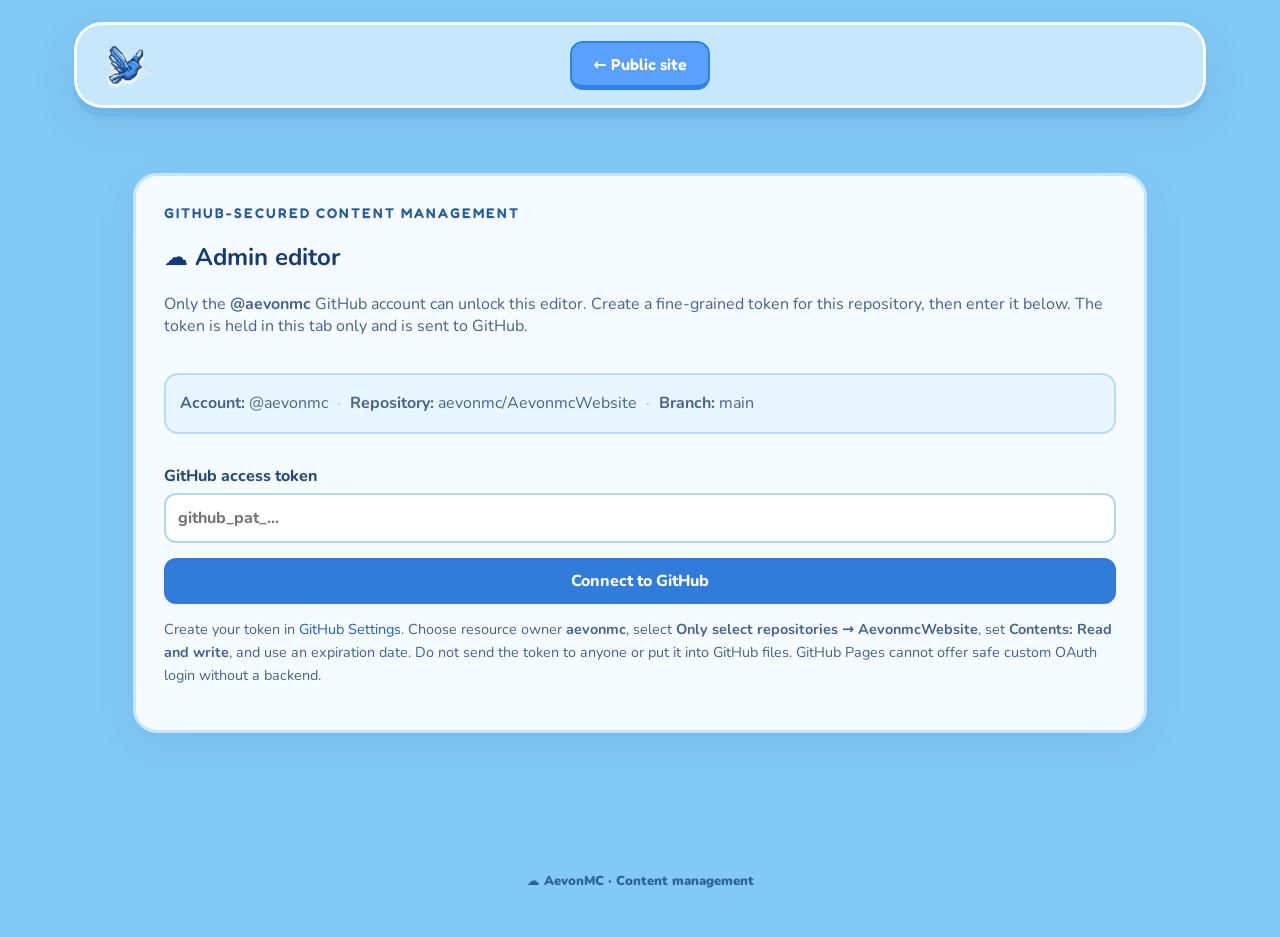
==== commit 9590471f: "Add files via upload" ====
--- a/admin.html
+++ b/admin.html
@@ -1 +1 @@
-<!doctype html><html lang="en"><head><meta charset="utf-8"><meta name="viewport" content="width=device-width,initial-scale=1"><meta name="robots" content="noindex,nofollow"><title>AevonMC • Content Manager</title><link rel="icon" href="assets/aevonmc-icon.png"><link rel="stylesheet" href="styles.css"><link rel="stylesheet" href="admin.css?v=instant-editor-1"></head><body><div class="sky" aria-hidden="true"><div class="sun"></div><div class="cloud cloud-a"></div><div class="cloud cloud-b"></div><div class="cloud cloud-c"></div></div><div class="app"><header class="topbar"><a class="brand" title="AevonMC" href="index.html"><img src="assets/aevonmc-icon.png" alt=""></a><nav><a href="index.html">← Public site</a><button id="logout" hidden>Disconnect</button></nav></header><main class="admin-shell"><section class="admin-panel" id="login"><div class="eyebrow">GitHub-secured content management</div><h1>☁ Admin editor</h1><p>Only the <strong>@aevonmc</strong> GitHub account can unlock this editor. Create a fine-grained token for this repository, then enter it below. The token is held in this tab only and is sent to GitHub.</p><form id="connect-form"><p class="repo-lock"><strong>Account:</strong> @aevonmc <span>·</span> <strong>Repository:</strong> aevonmc/AevonmcWebsite <span>·</span> <strong>Branch:</strong> main</p><label>GitHub access token <input id="token" type="password" required autocomplete="off" placeholder="github_pat_..."></label><button class="admin-btn" type="submit">Connect to GitHub</button></form><p class="help">Create your token in <a href="https://github.com/settings/personal-access-tokens/new" target="_blank" rel="noopener noreferrer">GitHub Settings</a>. Choose resource owner <strong>aevonmc</strong>, select <strong>Only select repositories → AevonmcWebsite</strong>, set <strong>Contents: Read and write</strong>, and use an expiration date. Do not send the token to anyone or put it into GitHub files. GitHub Pages cannot offer safe custom OAuth login without a backend.</p></section><section id="dashboard" hidden><div class="admin-head"><div><div class="eyebrow">AevonMC</div><h1>Manage Rules & Guides</h1><p id="connected"></p></div><button class="admin-btn" id="new-post">＋ Add post</button></div><p class="notice" id="status" role="status" aria-live="polite"></p><div class="admin-panel"><div class="admin-tools"><input id="filter" placeholder="Search posts..." aria-label="Filter posts"><select id="category-filter"><option value="">All categories</option><option value="rules">Rules</option><option value="guides">Guides</option></select><button id="refresh">↻ Refresh</button></div><div id="post-list"></div></div><section class="admin-panel" id="editor" hidden><h2 id="editor-title">New post</h2><form id="post-form"><label>Title<input id="title" required maxlength="120"></label><label>URL slug<input id="slug" required pattern="[a-z0-9]+(?:-[a-z0-9]+)*" maxlength="100"></label><label>Category<select id="category"><option value="rules">Rules</option><option value="guides">Guides</option></select></label><label>Short description<textarea id="description" rows="2" maxlength="350"></textarea></label><label for="content">Post content</label><p class="toolbar-intro"><strong>Formatting tools</strong> — select text, then choose Bold, Italic, Underline, Color, Emoji or Image.</p><div class="rich-toolbar" aria-label="Text formatting toolbar"><button type="button" data-format="bold" title="Bold"><b>B</b></button><button type="button" data-format="italic" title="Italic"><i>I</i></button><button type="button" data-format="underline" title="Underline"><u>U</u></button><button type="button" data-format="heading" title="Heading">H2</button><button type="button" data-format="link" title="Link">Link</button><label class="font-tool">Font family <select id="font-family" aria-label="Font family"><option value="Arial">Arial</option><option value="Helvetica">Helvetica</option><option value="Verdana">Verdana</option><option value="Tahoma">Tahoma</option><option value="Trebuchet MS">Trebuchet MS</option><option value="Georgia">Georgia</option><option value="Times New Roman">Times New Roman</option><option value="Garamond">Garamond</option><option value="Courier New">Courier New</option><option value="Lucida Console">Lucida Console</option><option value="Palatino Linotype">Palatino Linotype</option><option value="Segoe UI">Segoe UI</option><option value="Impact">Impact</option><option value="Comic Sans MS">Comic Sans MS</option><option value="Brush Script MT">Brush Script MT</option><option value="Fredoka">Fredoka</option><option value="Roboto">Roboto</option><option value="Open Sans">Open Sans</option><option value="Lato">Lato</option><option value="Montserrat">Montserrat</option><option value="Poppins">Poppins</option><option value="Nunito">Nunito</option><option value="Oswald">Oswald</option><option value="Raleway">Raleway</option><option value="Merriweather">Merriweather</option><option value="Playfair Display">Playfair Display</option><option value="Quicksand">Quicksand</option><option value="Pacifico">Pacifico</option><option value="Lobster">Lobster</option><option value="Bebas Neue">Bebas Neue</option><option value="Inter">Inter</option></select></label><button type="button" id="apply-font">Apply font</button><label class="font-tool">Font size <select id="font-size" aria-label="Font size"><option value="10">10 px</option><option value="12">12 px</option><option value="14">14 px</option><option value="16">16 px</option><option value="18" selected>18 px</option><option value="20">20 px</option><option value="22">22 px</option><option value="24">24 px</option><option value="26">26 px</option><option value="28">28 px</option><option value="30">30 px</option><option value="32">32 px</option><option value="36">36 px</option><option value="40">40 px</option><option value="44">44 px</option><option value="48">48 px</option><option value="56">56 px</option><option value="64">64 px</option><option value="72">72 px</option></select></label><button type="button" id="apply-size">Apply size</button><label class="color-tool">Text color <input id="text-color" type="color" value="#e65b93" aria-label="Choose text color"></label><button type="button" data-format="color">Apply color</button><button type="button" id="emoji-toggle">😊 Emoji</button><button type="button" id="image-upload">📷 Upload image</button><input type="file" id="image-file" accept="image/png,image/jpeg,image/gif,image/webp" hidden></div><div id="emoji-picker" class="emoji-picker" hidden aria-label="Choose an emoji"></div><div id="rich-content" class="rich-content" contenteditable="true" role="textbox" aria-label="Post content editor" aria-multiline="true" data-placeholder="Write here. Select text and use the toolbar; formatting appears instantly."></div><textarea id="content" hidden aria-hidden="true"></textarea><p class="help">Select text then choose formatting — changes appear immediately in the editor. Paste emojis directly or use the picker. Paste screenshots with Ctrl+V. Images are uploaded to GitHub and inserted into your post.</p><p class="notice" id="upload-status" role="status" aria-live="polite"></p><p class="help">Choose Rules or Guides above. Clicking Publish makes the post visible to visitors after GitHub Pages deploys.</p><div class="admin-actions"><button class="admin-btn" type="submit" id="save">Publish</button><button type="button" id="cancel">Cancel</button></div></form><p class="help">Supports Markdown headings, lists, bold, inline code and links. Publishing triggers your GitHub Pages deployment.</p></section></section></main><footer>☁ AevonMC · Content management</footer></div><script src="admin.js?v=live-posts-20261108-2" defer></script></body></html>+<!doctype html><html lang="en"><head><meta charset="utf-8"><meta name="viewport" content="width=device-width,initial-scale=1"><meta name="robots" content="noindex,nofollow"><title>AevonMC • Content Manager</title><link rel="icon" href="assets/aevonmc-icon.png"><link rel="stylesheet" href="styles.css"><link rel="stylesheet" href="admin.css?v=instant-editor-1"></head><body><div class="sky" aria-hidden="true"><div class="sun"></div><div class="cloud cloud-a"></div><div class="cloud cloud-b"></div><div class="cloud cloud-c"></div></div><div class="app"><header class="topbar"><a class="brand" title="AevonMC" href="index.html"><img src="assets/aevonmc-icon.png" alt=""></a><nav><a href="index.html">← Public site</a><button id="logout" hidden>Disconnect</button></nav></header><main class="admin-shell"><section class="admin-panel" id="login"><div class="eyebrow">GitHub-secured content management</div><h1>☁ Admin editor</h1><p>Only the <strong>@aevonmc</strong> GitHub account can unlock this editor. Create a fine-grained token for this repository, then enter it below. The token is held in this tab only and is sent to GitHub.</p><form id="connect-form"><p class="repo-lock"><strong>Account:</strong> @aevonmc <span>·</span> <strong>Repository:</strong> aevonmc/AevonmcWebsite <span>·</span> <strong>Branch:</strong> main</p><label>GitHub access token <input id="token" type="password" required autocomplete="off" placeholder="github_pat_..."></label><button class="admin-btn" type="submit">Connect to GitHub</button></form><p class="help">Create your token in <a href="https://github.com/settings/personal-access-tokens/new" target="_blank" rel="noopener noreferrer">GitHub Settings</a>. Choose resource owner <strong>aevonmc</strong>, select <strong>Only select repositories → AevonmcWebsite</strong>, set <strong>Contents: Read and write</strong>, and use an expiration date. Do not send the token to anyone or put it into GitHub files. GitHub Pages cannot offer safe custom OAuth login without a backend.</p></section><section id="dashboard" hidden><div class="admin-head"><div><div class="eyebrow">AevonMC</div><h1>Manage Rules & Guides</h1><p id="connected"></p></div><button class="admin-btn" id="new-post">＋ Add post</button></div><p class="notice" id="status" role="status" aria-live="polite"></p><div class="admin-panel"><div class="admin-tools"><input id="filter" placeholder="Search posts..." aria-label="Filter posts"><select id="server-filter"><option value="">All servers</option><option value="lifesteal">LifeSteaL</option><option value="survival-economy">Survival Economy</option></select><select id="category-filter"><option value="">All categories</option><option value="rules">Rules</option><option value="guides">Guides</option></select><button id="refresh">↻ Refresh</button></div><div id="post-list"></div></div><section class="admin-panel" id="overview-editor-panel"><h2>Homepage Overview Cards</h2><p>Edit the three cards on the homepage. Images can be GitHub asset paths (assets/uploads/example.png) or HTTPS URLs. Changes are saved to overview.json in GitHub.</p><form id="overview-form"><div id="overview-fields"></div><button type="submit" class="admin-btn" id="overview-save">Save Overview to GitHub</button></form></section><section class="admin-panel" id="editor" hidden><h2 id="editor-title">New post</h2><form id="post-form"><label>Title<input id="title" required maxlength="120"></label><label>URL slug<input id="slug" required pattern="[a-z0-9]+(?:-[a-z0-9]+)*" maxlength="100"></label><label>Minecraft server<select id="server" required><option value="lifesteal">LifeSteaL</option><option value="survival-economy">Survival Economy</option></select></label><label>Content type<select id="category"><option value="rules">Rules</option><option value="guides">Guides</option></select></label><label>Short description<textarea id="description" rows="2" maxlength="350"></textarea></label><label for="content">Post content</label><p class="toolbar-intro"><strong>Formatting tools</strong> — select text, then choose Bold, Italic, Underline, Color, Emoji or Image.</p><div class="rich-toolbar" aria-label="Text formatting toolbar"><button type="button" data-format="bold" title="Bold"><b>B</b></button><button type="button" data-format="italic" title="Italic"><i>I</i></button><button type="button" data-format="underline" title="Underline"><u>U</u></button><button type="button" data-format="heading" title="Heading">H2</button><button type="button" data-format="link" title="Link">Link</button><label class="font-tool">Font family <select id="font-family" aria-label="Font family"><option value="Arial">Arial</option><option value="Helvetica">Helvetica</option><option value="Verdana">Verdana</option><option value="Tahoma">Tahoma</option><option value="Trebuchet MS">Trebuchet MS</option><option value="Georgia">Georgia</option><option value="Times New Roman">Times New Roman</option><option value="Garamond">Garamond</option><option value="Courier New">Courier New</option><option value="Lucida Console">Lucida Console</option><option value="Palatino Linotype">Palatino Linotype</option><option value="Segoe UI">Segoe UI</option><option value="Impact">Impact</option><option value="Comic Sans MS">Comic Sans MS</option><option value="Brush Script MT">Brush Script MT</option><option value="Fredoka">Fredoka</option><option value="Roboto">Roboto</option><option value="Open Sans">Open Sans</option><option value="Lato">Lato</option><option value="Montserrat">Montserrat</option><option value="Poppins">Poppins</option><option value="Nunito">Nunito</option><option value="Oswald">Oswald</option><option value="Raleway">Raleway</option><option value="Merriweather">Merriweather</option><option value="Playfair Display">Playfair Display</option><option value="Quicksand">Quicksand</option><option value="Pacifico">Pacifico</option><option value="Lobster">Lobster</option><option value="Bebas Neue">Bebas Neue</option><option value="Inter">Inter</option></select></label><button type="button" id="apply-font">Apply font</button><label class="font-tool">Font size <select id="font-size" aria-label="Font size"><option value="10">10 px</option><option value="12">12 px</option><option value="14">14 px</option><option value="16">16 px</option><option value="18" selected>18 px</option><option value="20">20 px</option><option value="22">22 px</option><option value="24">24 px</option><option value="26">26 px</option><option value="28">28 px</option><option value="30">30 px</option><option value="32">32 px</option><option value="36">36 px</option><option value="40">40 px</option><option value="44">44 px</option><option value="48">48 px</option><option value="56">56 px</option><option value="64">64 px</option><option value="72">72 px</option></select></label><button type="button" id="apply-size">Apply size</button><label class="color-tool">Text color <input id="text-color" type="color" value="#e65b93" aria-label="Choose text color"></label><button type="button" data-format="color">Apply color</button><button type="button" id="emoji-toggle">😊 Emoji</button><button type="button" id="image-upload">📷 Upload image</button><input type="file" id="image-file" accept="image/png,image/jpeg,image/gif,image/webp" hidden></div><div id="emoji-picker" class="emoji-picker" hidden aria-label="Choose an emoji"></div><div id="rich-content" class="rich-content" contenteditable="true" role="textbox" aria-label="Post content editor" aria-multiline="true" data-placeholder="Write here. Select text and use the toolbar; formatting appears instantly."></div><textarea id="content" hidden aria-hidden="true"></textarea><p class="help">Select text then choose formatting — changes appear immediately in the editor. Paste emojis directly or use the picker. Paste screenshots with Ctrl+V. Images are uploaded to GitHub and inserted into your post.</p><p class="notice" id="upload-status" role="status" aria-live="polite"></p><p class="help">Choose the Minecraft server AND Rules or Guides above. Clicking Publish makes the post visible to visitors after GitHub Pages deploys.</p><div class="admin-actions"><button class="admin-btn" type="submit" id="save">Publish</button><button type="button" id="cancel">Cancel</button></div></form><p class="help">Supports Markdown headings, lists, bold, inline code and links. Publishing triggers your GitHub Pages deployment.</p></section></section></main><footer>☁ AevonMC · Content management</footer></div><script src="admin.js?v=server-routing-fix-4" defer></script><script src="overview-admin.js" defer></script></body></html>
--- a/styles.css
+++ b/styles.css
@@ -83,3 +83,127 @@
 .content .post-image{margin:18px 0;text-align:center}.content .post-image img{max-width:100%;height:auto;border-radius:12px;box-shadow:0 5px 20px #133a6226}.content u{text-underline-offset:3px}
 
 /* Optional Google Fonts for rich post typography; system fonts remain available offline. */
+
+/* Keep every screenshot within its Rules/Guides article, at its original aspect ratio. */
+.article,.article .content,.article .content p,.article .content figure {min-width:0;max-width:100%;box-sizing:border-box;}
+.article .content {overflow-wrap:anywhere;overflow-x:hidden;}
+.article .content img,.article .content figure img,.article .post-image img {display:block;width:auto !important;max-width:100% !important;height:auto !important;max-height:75vh;object-fit:contain;object-position:left center;box-sizing:border-box;border-radius:9px;}
+.article .post-image {margin:16px 0;max-width:100%;}
+@media(max-width:650px){.article .content img,.article .post-image img{max-height:60vh;}}
+
+/* Separate LifeSteal and Survival Economy collections */
+.topbar nav{overflow:visible}.nav-dropdown{position:relative;display:inline-flex;align-items:center}.nav-dropdown summary{cursor:pointer;list-style:none;user-select:none;padding:8px 10px;border-radius:12px}.nav-dropdown summary::-webkit-details-marker{display:none}.nav-dropdown summary:hover,.nav-dropdown[open] summary{background:rgba(255,255,255,.22)}.nav-menu{position:absolute;z-index:100;top:100%;left:0;min-width:185px;display:grid;gap:3px;padding:8px;border-radius:14px;background:rgba(31,77,115,.97);box-shadow:0 12px 30px #173a5655}.nav-menu a{display:block;white-space:nowrap;padding:9px 12px;color:#fff!important;border-radius:8px}.nav-menu a:hover{background:#ffffff33}
+.server-choices{display:grid;grid-template-columns:repeat(2,minmax(0,1fr));gap:22px;margin:25px auto 55px;max-width:960px}.server-choice{text-align:center;display:block;padding:40px 22px;border-radius:24px;color:#fff;text-decoration:none;box-shadow:0 12px 30px #153f5740;transition:transform .2s}.server-choice:hover{transform:translateY(-4px)}.server-choice h2{font-size:clamp(26px,4vw,42px);margin:10px 0}.server-choice p{margin:8px 0 22px}.server-choice-icon{font-size:42px}.server-choice.lifesteal,.server-banner.lifesteal{background:linear-gradient(130deg,#751a36,#c23848 55%,#e9755c)}.server-choice.economy,.server-banner.economy{background:linear-gradient(130deg,#146c64,#3b9e7c 55%,#8cc786)}.server-banner{margin:28px auto 32px;max-width:1000px;text-align:center;padding:44px 20px;border-radius:26px;color:#fff;box-shadow:0 12px 34px #153f5740}.server-banner h1{font-size:clamp(42px,7vw,80px);line-height:1.1;margin:8px 0}.server-banner .server-symbol{font-size:48px}.server-banner p{font-size:18px;margin:12px 0 24px}.server-back{color:#fff;text-decoration:underline}.post-server-label{font-weight:700;margin:15px 0;color:#a92d4a}.post-server-label.economy{color:#1d826b}@media(max-width:650px){.server-choices{grid-template-columns:1fr}.nav-menu{left:auto;right:0}.nav-dropdown summary{padding:6px}}
+
+
+/* Minecraft-inspired server category artwork: original CSS pixel blocks, no external assets. */
+.server-choice,.server-banner{position:relative;isolation:isolate;overflow:hidden;border:4px solid rgba(255,255,255,.35);text-shadow:0 2px 8px #0007}
+.server-choice{min-height:310px;display:flex;align-items:center;justify-content:center;padding:32px 18px}
+.server-choice-content,.server-banner-content{position:relative;z-index:2}
+.server-choice-content{width:100%}
+.server-choice.lifesteal,.server-banner.lifesteal{background:linear-gradient(155deg,#2a101c 0%,#752039 42%,#bf3248 75%,#eb7757 100%)}
+.server-choice.economy,.server-banner.economy{background:linear-gradient(155deg,#153b52 0%,#216e72 48%,#5b9c60 78%,#a2c66b 100%)}
+.server-choice h2,.server-banner h1{font-family:Fredoka,system-ui,sans-serif;letter-spacing:.01em;text-shadow:0 4px 0 #0005,0 9px 18px #0008}
+.server-choice-icon,.server-banner .server-symbol{display:inline-flex;align-items:center;justify-content:center;background:#0b182b88;border:3px solid #ffffff80;box-shadow:5px 5px 0 #0005;border-radius:10px;width:66px;height:66px;font-size:37px}
+.server-choice-action{display:inline-block;padding:9px 18px;border:2px solid #fff9;border-radius:9px;background:#071c2e99;font-weight:900;box-shadow:4px 4px 0 #0005}
+.server-choice:hover .server-choice-action{background:#fff;color:#203954;text-shadow:none}
+.server-banner{min-height:320px;display:flex;flex-direction:column;justify-content:center;align-items:center;padding:42px 20px}
+.server-banner .eyebrow{color:#fff;text-shadow:0 2px 5px #000a}
+.server-banner .server-back{display:inline-block;padding:8px 14px;border:2px solid #ffffff9c;border-radius:8px;background:#091d3099;text-decoration:none;font-weight:800}
+.mc-art{position:absolute;inset:0;z-index:-1;pointer-events:none;overflow:hidden;opacity:.95}
+.mc-art::before{content:"";position:absolute;inset:0;background:linear-gradient(0deg,#0008,transparent 58%),repeating-linear-gradient(0deg,transparent 0 19px,#ffffff09 19px 20px),repeating-linear-gradient(90deg,transparent 0 19px,#ffffff09 19px 20px)}
+.mc-sun{position:absolute;right:13%;top:12%;width:48px;height:48px;background:#ffe8a2;box-shadow:0 0 0 8px #ffe8a220,0 0 36px #fff4a277;image-rendering:pixelated;transform:rotate(0deg)}
+.mc-life .mc-sun{background:#ff566a;box-shadow:0 0 0 8px #ff566a20,0 0 45px #ff566a88}
+.mc-cloud{position:absolute;top:17%;left:8%;width:80px;height:18px;background:#fff7;box-shadow:18px -18px 0 #fff7,44px -18px 0 #fff7,66px 0 0 #fff7;opacity:.48}
+.mc-cloud-two{top:33%;left:auto;right:12%;transform:scale(.55);opacity:.3}
+.mc-hill{position:absolute;bottom:-12%;width:65%;height:43%;clip-path:polygon(0 100%,0 45%,14% 45%,14% 24%,30% 24%,30% 5%,50% 5%,50% 32%,68% 32%,68% 58%,100% 58%,100% 100%);background:linear-gradient(180deg,#263d4a,#0b1e2b)}
+.mc-hill-back{right:-8%;opacity:.52;transform:scale(1.3);transform-origin:bottom right}
+.mc-hill-front{left:-8%;bottom:-20%;opacity:.72}
+.mc-economy .mc-hill{background:linear-gradient(180deg,#79ba6c 0 17%,#476d42 17% 25%,#6b4d32 25% 100%)}
+.mc-life .mc-hill{background:linear-gradient(180deg,#9d4a51 0 14%,#4d2438 14% 28%,#27172a 28% 100%)}
+.mc-block{position:absolute;width:46px;height:46px;bottom:11%;background:#88613e;border-top:12px solid #6db85b;box-shadow:inset -9px 0 #0002,inset 7px 0 #fff2,5px 5px 0 #0005;transform:rotate(-9deg)}
+.mc-block-a{left:11%}.mc-block-b{right:13%;bottom:19%;transform:rotate(12deg) scale(.8)}.mc-block-c{right:28%;bottom:3%;transform:rotate(-5deg) scale(.6)}
+.mc-life .mc-block{background:#3b2036;border-top-color:#ba4c5b}
+.mc-spark{position:absolute;font-size:28px;color:#ffdf90;text-shadow:3px 3px 0 #0007;animation:mc-float 4s ease-in-out infinite}
+.mc-spark-one{left:20%;top:20%}.mc-spark-two{right:21%;top:42%;animation-delay:-2s;font-size:19px}
+.mc-life .mc-spark{color:#ff6577}
+.mc-emblem{position:absolute;left:50%;top:50%;transform:translate(-50%,-50%) rotate(-12deg);font-size:clamp(120px,20vw,230px);font-family:Arial,sans-serif;font-weight:900;color:#ffffff13;text-shadow:9px 9px 0 #0001}
+.mc-economy .mc-emblem{color:#f6df731f}
+@keyframes mc-float{50%{translate:0 -10px}}
+@media(prefers-reduced-motion:reduce){.mc-spark{animation:none}}
+@media(max-width:650px){.server-choice{min-height:270px}.server-banner{min-height:290px}.mc-emblem{font-size:140px}.mc-sun{right:8%}}
+
+
+/* Dropdown overlay fix: menu must float ABOVE Minecraft-themed banners. */
+.app{isolation:isolate;overflow:visible}
+.topbar{position:relative;z-index:1000;overflow:visible!important;isolation:isolate}
+.topbar nav{position:relative;z-index:1001;overflow:visible!important}
+.topbar .nav-dropdown{position:relative;z-index:1002;overflow:visible!important}
+.topbar .nav-dropdown[open]{z-index:1003}
+.topbar .nav-menu{position:absolute;z-index:1100;top:calc(100% + 9px);left:0;display:grid;min-width:195px;overflow:visible;transform-origin:top center;will-change:transform,opacity;box-shadow:0 15px 35px rgba(16,43,80,.32)}
+.topbar .nav-dropdown[open] .nav-menu{animation:aevonMenuIn .24s cubic-bezier(.2,.85,.25,1) both}
+@keyframes aevonMenuIn{from{opacity:0;transform:translateY(-9px) scale(.97)}to{opacity:1;transform:translateY(0) scale(1)}}
+.topbar .nav-dropdown summary{outline-offset:4px}
+.topbar .nav-dropdown summary:focus-visible{outline:2px solid #225c98}
+.topbar .nav-menu a{transition:background .15s ease,transform .15s ease}
+.topbar .nav-menu a:hover{transform:translateX(3px)}
+/* Keep themed content behind the navigation dropdown. */
+.app main{position:relative;z-index:0}
+@media(max-width:650px){.topbar .nav-menu{left:50%;right:auto;transform-origin:top center;translate:-50% 0;min-width:175px}}
+@media(prefers-reduced-motion:reduce){.topbar .nav-dropdown[open] .nav-menu{animation:none}.topbar .nav-menu a{transition:none}}
+
+
+/* Dropdown contrast and readable labels */
+.topbar .nav-dropdown .nav-menu{z-index:5000!important;background:#183b5b!important;border:2px solid #e2f2ff;min-width:215px;box-shadow:0 16px 40px #102439aa;opacity:1!important;visibility:visible!important}
+.topbar .nav-dropdown .nav-menu a{display:block!important;background:#285b7d!important;color:#fff!important;-webkit-text-fill-color:#fff!important;font:700 15px/1.35 Nunito,Arial,sans-serif!important;text-shadow:none!important;opacity:1!important;visibility:visible!important;padding:12px 15px!important;border-radius:9px!important;border:1px solid #ffffff40!important;box-shadow:none!important;white-space:normal!important}
+.topbar .nav-dropdown .nav-menu a:hover,.topbar .nav-dropdown .nav-menu a:focus-visible{background:#3b83ad!important;outline:2px solid white}
+.topbar .nav-dropdown[open]{z-index:4000!important}
+/* Route-dependent Minecraft inspired atmosphere */
+body.world-lifesteal{background:#260e1e!important;background-image:radial-gradient(ellipse at 75% 20%,#d13e5b88,transparent 38%),linear-gradient(155deg,#180e1c,#591a32 53%,#25101e)!important}
+body.world-economy{background:#286e60!important;background-image:radial-gradient(ellipse at 80% 15%,#f7e5a188,transparent 38%),linear-gradient(155deg,#164b63,#428e69 60%,#8fb778)!important}
+body.world-lifesteal .sky{z-index:0;background:repeating-linear-gradient(90deg,transparent 0 79px,#f55b7409 79px 80px),linear-gradient(#200e2033,#681f4033)}
+body.world-economy .sky{z-index:0;background:repeating-linear-gradient(90deg,transparent 0 79px,#ffecaa12 79px 80px),linear-gradient(#0c555533,#b6d48c33)}
+body.world-lifesteal .sun{background:#fa435a;box-shadow:0 0 120px 65px #d32b4d99;opacity:.6}
+body.world-economy .sun{background:#ffe6a5;box-shadow:0 0 120px 65px #f9d77699;opacity:.65}
+body.world-lifesteal .cloud{background:#632d4670;box-shadow:65px -32px 0 14px #632d4670,145px -15px 0 3px #632d4670,95px 15px 0 10px #632d4670}
+body.world-economy .cloud{background:#edffe477;box-shadow:65px -32px 0 14px #edffe477,145px -15px 0 3px #edffe477,95px 15px 0 10px #edffe477}
+body.world-lifesteal .particle{color:#ff697e;text-shadow:0 0 12px #ff315a}
+body.world-economy .particle{color:#ffe9a2;text-shadow:0 0 12px #ffe9a2}
+body.world-lifesteal .topbar{background:#28182ee0;border-color:#b55d76}
+body.world-economy .topbar{background:#e2f5e1e5;border-color:#f8e7ac}
+body.world-lifesteal .topbar nav>a{background:#592b43;color:#fff;border-color:#b76b83}
+body.world-lifesteal .nav-dropdown summary{color:#ffe5ed}
+body.world-lifesteal .topbar .nav-dropdown .nav-menu{background:#37172c!important;border-color:#d58098}
+body.world-lifesteal .topbar .nav-dropdown .nav-menu a{background:#6b2a48!important}
+body.world-lifesteal .topbar .nav-dropdown .nav-menu a:hover{background:#a13d61!important}
+body.world-economy .topbar .nav-dropdown .nav-menu{background:#1a5549!important;border-color:#b8dca9}
+body.world-economy .topbar .nav-dropdown .nav-menu a{background:#28725e!important}
+body.world-economy .topbar .nav-dropdown .nav-menu a:hover{background:#399879!important}
+body.world-lifesteal .server-banner{border-color:#ef9aab;box-shadow:0 0 0 5px #591c3b,0 25px 55px #0007}
+body.world-economy .server-banner{border-color:#f4e6b1;box-shadow:0 0 0 5px #40886a,0 25px 55px #143d3b66}
+body.world-lifesteal .post-card,body.world-lifesteal .article,body.world-lifesteal .empty{border-color:#edb5c5;box-shadow:0 9px 0 #7d3050,0 20px 35px #0005}
+body.world-economy .post-card,body.world-economy .article,body.world-economy .empty{border-color:#f1e6b5;box-shadow:0 9px 0 #589a7c,0 20px 35px #0b3b3655}
+body.world-lifesteal footer,body.world-lifesteal .count{color:#ffe6eb}
+body.world-economy footer,body.world-economy .count{color:#f4ffe6}
+body.world-lifesteal .server-banner .mc-spark{animation-duration:2.5s}
+body.world-economy .server-banner .mc-spark{animation-duration:5s}
+@media(max-width:650px){.topbar .nav-dropdown .nav-menu{min-width:185px}}
+
+/* Repository-sync warning: visible instead of silently displaying stale posts. */
+#content-sync-notice:not([hidden]){position:relative;z-index:5;max-width:1100px;margin:12px auto;padding:13px 18px;border:2px solid #dca455;border-radius:12px;background:#fff4d8;color:#603c1c;font-weight:700;box-shadow:0 4px 15px #0002}
+
+/* AevonSMP 2026 homepage redesign */
+body,body.world-lifesteal,body.world-economy{background:#83c9f5!important;background-image:none!important;color:#19446e}
+.sky{background:transparent!important;background-image:none!important}.sky>.cloud,.sky>.sun{display:none!important}
+.floating-cloud{position:absolute!important;opacity:.38!important;color:white!important;animation:cloud-cross linear infinite!important;pointer-events:none}
+@keyframes cloud-cross{from{transform:translateX(-25vw)}to{transform:translateX(130vw)}}
+.topbar nav>a,.topbar nav>details>summary,.topbar nav>button,.nav-menu a,.button,.copy-server,.join-discord,.mode-button,.server-choice-action{background:#5aa1ff!important;background-image:none!important;box-shadow:none!important;text-shadow:none!important;border:2px solid #3182e7!important;border-bottom:5px solid #3182e7!important;color:#fff!important;border-radius:13px!important;transform:none!important;filter:none!important}
+.topbar nav>a:hover,.topbar nav>details>summary:hover,.nav-menu a:hover,.mode-button:hover{background:#438ff0!important}.topbar nav>a:active,.topbar nav>details>summary:active,.mode-button:active{border-bottom-width:2px!important;translate:0 3px}
+.nav-menu{background:#d9efff!important;box-shadow:none!important;border:2px solid #5aa1ff!important;z-index:1000!important}.nav-menu a{display:block!important;visibility:visible!important;opacity:1!important}
+.redesigned-hero .eyebrow,.home-grid{display:none!important}.redesigned-hero{padding-top:60px!important;padding-bottom:55px!important}
+.bubble-brand{font-family:'Fredoka','Arial Rounded MT Bold',system-ui,sans-serif!important;font-weight:1000!important;font-size:clamp(68px,11vw,160px)!important;letter-spacing:-.075em!important;line-height:1.1!important;white-space:nowrap;text-shadow:none!important;filter:none!important;-webkit-text-stroke:0!important}
+.bubble-brand span:first-child{color:#5aa1ff!important}.bubble-brand span:last-child{color:#ffdd55!important}
+.hero-modes{display:flex;justify-content:center;align-items:center;gap:20px;flex-wrap:wrap;margin:38px auto 0}.mode-button{display:inline-flex;align-items:center;justify-content:center;min-width:210px;padding:14px 24px;font-weight:800;text-decoration:none}.mode-disabled{cursor:default;opacity:.75}
+.overview{padding:36px 0 70px}.overview>h2{text-align:center;font-family:'Fredoka',sans-serif;font-size:clamp(34px,5vw,60px);color:#3188e7;margin:0 0 30px;text-shadow:none!important}.overview-grid{display:grid;grid-template-columns:repeat(3,minmax(0,1fr));gap:20px}.overview-card{overflow:hidden;background:#eef9ff;border-radius:22px;box-shadow:none!important;border:2px solid #d3edff;min-width:0}.overview-image,.overview-placeholder{width:100%;height:190px;object-fit:cover;display:block}.overview-placeholder{background:#c5e9ff}.placeholder-0{background:#b4dbad}.placeholder-1{background:#b8d9ff}.placeholder-2{background:#efb9bd}.overview-body{padding:18px;text-align:center}.overview-body h3{color:#3288dc;font-size:24px;margin:0 0 8px}.overview-body p{margin:0;line-height:1.55}.coming-label{display:inline-block;margin-top:12px;font-weight:700;color:#477ba7}
+.server-choice .mc-art,.server-choice-icon,.server-symbol,.post-card .icon,.post-card .tag,.post-server-label{display:none!important}.server-banner .mc-art{display:none!important}.server-back{display:none!important}.server-choice{box-shadow:none!important}.server-banner{background:none!important;box-shadow:none!important}.simple-heading{text-align:center;margin:40px auto 20px}.simple-heading h1{font-size:clamp(32px,5vw,54px);color:#246fbb}.coming-soon-page{text-align:center;padding:110px 20px}.coming-soon-page h1{font-size:clamp(40px,7vw,80px);color:#5aa1ff}.coming-soon-page p{font-size:28px;font-weight:800}.post-card{box-shadow:none!important}
+@media(max-width:900px){.overview-grid{grid-template-columns:1fr}.overview-image,.overview-placeholder{height:210px}.hero-connect{flex-wrap:wrap}.bubble-brand{order:-1;width:100%;text-align:center;font-size:clamp(54px,12vw,105px)!important}.redesigned-hero{padding-top:25px!important}}
--- a/admin.css
+++ b/admin.css
@@ -15,3 +15,11 @@
 .rich-content:empty:before{content:attr(data-placeholder);color:#788b9a;pointer-events:none}
 .rich-content img{display:block;max-width:100%;height:auto;margin:10px 0;border-radius:9px}
 .rich-content p{margin:0 0 10px}.rich-content h2,.rich-content h3{margin:12px 0 6px}
+
+/* Auto-fit pasted/uploaded screenshots inside the editable post area. */
+.rich-content {min-width:0;max-width:100%;overflow-x:hidden;box-sizing:border-box;}
+.rich-content img,.rich-content figure img {display:block;max-width:100% !important;width:auto !important;height:auto !important;max-height:70vh;object-fit:contain;object-position:left center;box-sizing:border-box;}
+.rich-content figure,.rich-content p {max-width:100%;min-width:0;}
+@media(max-width:650px){.rich-content img,.rich-content figure img{max-height:55vh;}}
+
+.overview-field{border:1px solid #badcf3;border-radius:12px;margin:14px 0;padding:15px}.overview-field label{display:block;margin:8px 0}.overview-field input,.overview-field textarea{width:100%;box-sizing:border-box}
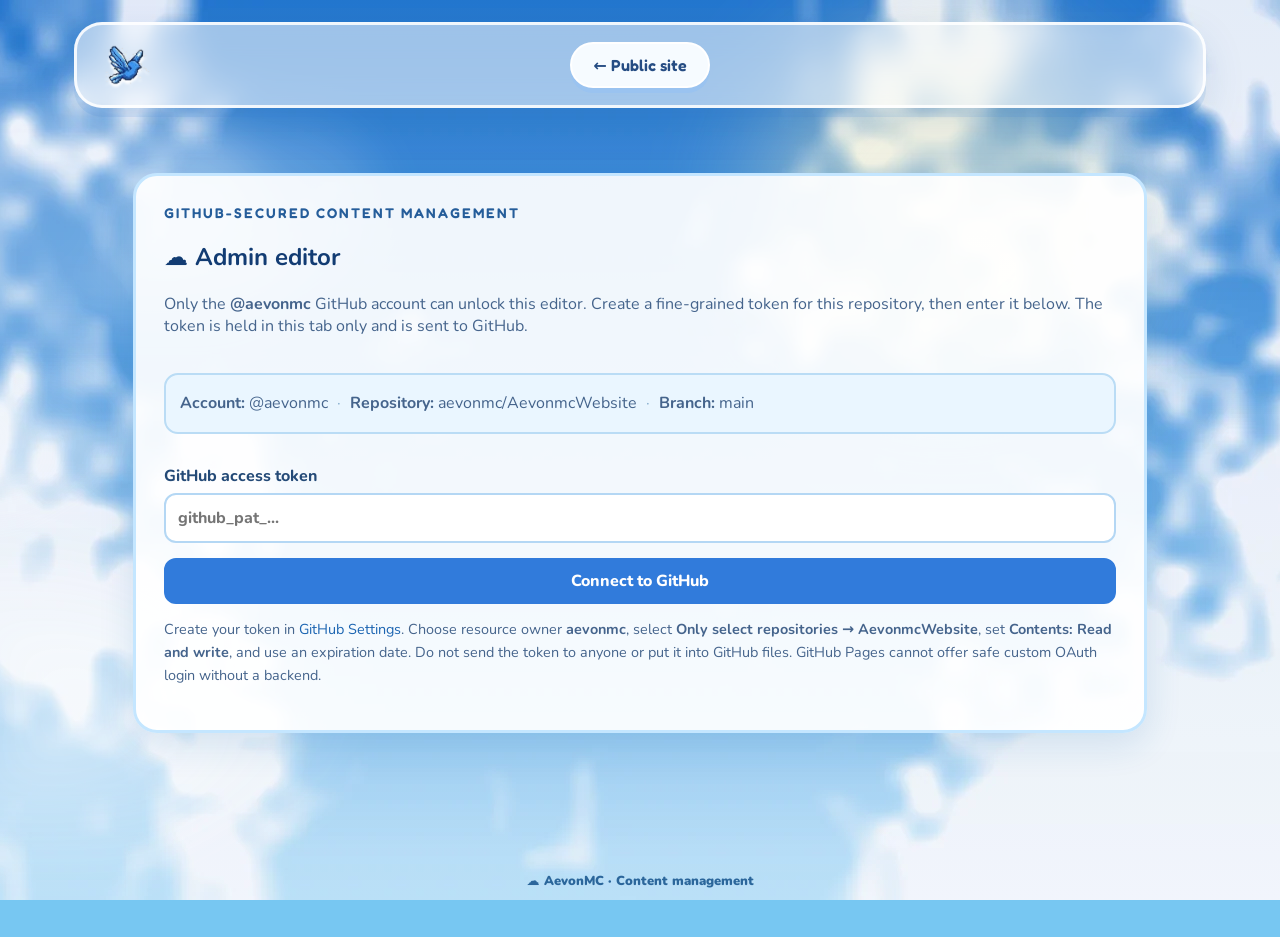
==== commit bd68d2ed: "Add files via upload" ====
--- a/admin.html
+++ b/admin.html
@@ -1 +1 @@
-<!doctype html><html lang="en"><head><meta charset="utf-8"><meta name="viewport" content="width=device-width,initial-scale=1"><meta name="robots" content="noindex,nofollow"><title>AevonMC • Content Manager</title><link rel="icon" href="assets/aevonmc-icon.png"><link rel="stylesheet" href="styles.css"><link rel="stylesheet" href="admin.css?v=instant-editor-1"></head><body><div class="sky" aria-hidden="true"><div class="sun"></div><div class="cloud cloud-a"></div><div class="cloud cloud-b"></div><div class="cloud cloud-c"></div></div><div class="app"><header class="topbar"><a class="brand" title="AevonMC" href="index.html"><img src="assets/aevonmc-icon.png" alt=""></a><nav><a href="index.html">← Public site</a><button id="logout" hidden>Disconnect</button></nav></header><main class="admin-shell"><section class="admin-panel" id="login"><div class="eyebrow">GitHub-secured content management</div><h1>☁ Admin editor</h1><p>Only the <strong>@aevonmc</strong> GitHub account can unlock this editor. Create a fine-grained token for this repository, then enter it below. The token is held in this tab only and is sent to GitHub.</p><form id="connect-form"><p class="repo-lock"><strong>Account:</strong> @aevonmc <span>·</span> <strong>Repository:</strong> aevonmc/AevonmcWebsite <span>·</span> <strong>Branch:</strong> main</p><label>GitHub access token <input id="token" type="password" required autocomplete="off" placeholder="github_pat_..."></label><button class="admin-btn" type="submit">Connect to GitHub</button></form><p class="help">Create your token in <a href="https://github.com/settings/personal-access-tokens/new" target="_blank" rel="noopener noreferrer">GitHub Settings</a>. Choose resource owner <strong>aevonmc</strong>, select <strong>Only select repositories → AevonmcWebsite</strong>, set <strong>Contents: Read and write</strong>, and use an expiration date. Do not send the token to anyone or put it into GitHub files. GitHub Pages cannot offer safe custom OAuth login without a backend.</p></section><section id="dashboard" hidden><div class="admin-head"><div><div class="eyebrow">AevonMC</div><h1>Manage Rules & Guides</h1><p id="connected"></p></div><button class="admin-btn" id="new-post">＋ Add post</button></div><p class="notice" id="status" role="status" aria-live="polite"></p><div class="admin-panel"><div class="admin-tools"><input id="filter" placeholder="Search posts..." aria-label="Filter posts"><select id="server-filter"><option value="">All servers</option><option value="lifesteal">LifeSteaL</option><option value="survival-economy">Survival Economy</option></select><select id="category-filter"><option value="">All categories</option><option value="rules">Rules</option><option value="guides">Guides</option></select><button id="refresh">↻ Refresh</button></div><div id="post-list"></div></div><section class="admin-panel" id="overview-editor-panel"><h2>Homepage Overview Cards</h2><p>Edit the three cards on the homepage. Images can be GitHub asset paths (assets/uploads/example.png) or HTTPS URLs. Changes are saved to overview.json in GitHub.</p><form id="overview-form"><div id="overview-fields"></div><button type="submit" class="admin-btn" id="overview-save">Save Overview to GitHub</button></form></section><section class="admin-panel" id="editor" hidden><h2 id="editor-title">New post</h2><form id="post-form"><label>Title<input id="title" required maxlength="120"></label><label>URL slug<input id="slug" required pattern="[a-z0-9]+(?:-[a-z0-9]+)*" maxlength="100"></label><label>Minecraft server<select id="server" required><option value="lifesteal">LifeSteaL</option><option value="survival-economy">Survival Economy</option></select></label><label>Content type<select id="category"><option value="rules">Rules</option><option value="guides">Guides</option></select></label><label>Short description<textarea id="description" rows="2" maxlength="350"></textarea></label><label for="content">Post content</label><p class="toolbar-intro"><strong>Formatting tools</strong> — select text, then choose Bold, Italic, Underline, Color, Emoji or Image.</p><div class="rich-toolbar" aria-label="Text formatting toolbar"><button type="button" data-format="bold" title="Bold"><b>B</b></button><button type="button" data-format="italic" title="Italic"><i>I</i></button><button type="button" data-format="underline" title="Underline"><u>U</u></button><button type="button" data-format="heading" title="Heading">H2</button><button type="button" data-format="link" title="Link">Link</button><label class="font-tool">Font family <select id="font-family" aria-label="Font family"><option value="Arial">Arial</option><option value="Helvetica">Helvetica</option><option value="Verdana">Verdana</option><option value="Tahoma">Tahoma</option><option value="Trebuchet MS">Trebuchet MS</option><option value="Georgia">Georgia</option><option value="Times New Roman">Times New Roman</option><option value="Garamond">Garamond</option><option value="Courier New">Courier New</option><option value="Lucida Console">Lucida Console</option><option value="Palatino Linotype">Palatino Linotype</option><option value="Segoe UI">Segoe UI</option><option value="Impact">Impact</option><option value="Comic Sans MS">Comic Sans MS</option><option value="Brush Script MT">Brush Script MT</option><option value="Fredoka">Fredoka</option><option value="Roboto">Roboto</option><option value="Open Sans">Open Sans</option><option value="Lato">Lato</option><option value="Montserrat">Montserrat</option><option value="Poppins">Poppins</option><option value="Nunito">Nunito</option><option value="Oswald">Oswald</option><option value="Raleway">Raleway</option><option value="Merriweather">Merriweather</option><option value="Playfair Display">Playfair Display</option><option value="Quicksand">Quicksand</option><option value="Pacifico">Pacifico</option><option value="Lobster">Lobster</option><option value="Bebas Neue">Bebas Neue</option><option value="Inter">Inter</option></select></label><button type="button" id="apply-font">Apply font</button><label class="font-tool">Font size <select id="font-size" aria-label="Font size"><option value="10">10 px</option><option value="12">12 px</option><option value="14">14 px</option><option value="16">16 px</option><option value="18" selected>18 px</option><option value="20">20 px</option><option value="22">22 px</option><option value="24">24 px</option><option value="26">26 px</option><option value="28">28 px</option><option value="30">30 px</option><option value="32">32 px</option><option value="36">36 px</option><option value="40">40 px</option><option value="44">44 px</option><option value="48">48 px</option><option value="56">56 px</option><option value="64">64 px</option><option value="72">72 px</option></select></label><button type="button" id="apply-size">Apply size</button><label class="color-tool">Text color <input id="text-color" type="color" value="#e65b93" aria-label="Choose text color"></label><button type="button" data-format="color">Apply color</button><button type="button" id="emoji-toggle">😊 Emoji</button><button type="button" id="image-upload">📷 Upload image</button><input type="file" id="image-file" accept="image/png,image/jpeg,image/gif,image/webp" hidden></div><div id="emoji-picker" class="emoji-picker" hidden aria-label="Choose an emoji"></div><div id="rich-content" class="rich-content" contenteditable="true" role="textbox" aria-label="Post content editor" aria-multiline="true" data-placeholder="Write here. Select text and use the toolbar; formatting appears instantly."></div><textarea id="content" hidden aria-hidden="true"></textarea><p class="help">Select text then choose formatting — changes appear immediately in the editor. Paste emojis directly or use the picker. Paste screenshots with Ctrl+V. Images are uploaded to GitHub and inserted into your post.</p><p class="notice" id="upload-status" role="status" aria-live="polite"></p><p class="help">Choose the Minecraft server AND Rules or Guides above. Clicking Publish makes the post visible to visitors after GitHub Pages deploys.</p><div class="admin-actions"><button class="admin-btn" type="submit" id="save">Publish</button><button type="button" id="cancel">Cancel</button></div></form><p class="help">Supports Markdown headings, lists, bold, inline code and links. Publishing triggers your GitHub Pages deployment.</p></section></section></main><footer>☁ AevonMC · Content management</footer></div><script src="admin.js?v=server-routing-fix-4" defer></script><script src="overview-admin.js" defer></script></body></html>+<!doctype html><html lang="en"><head><meta charset="utf-8"><meta name="viewport" content="width=device-width,initial-scale=1"><meta name="robots" content="noindex,nofollow"><title>AevonMC • Content Manager</title><link rel="icon" href="assets/aevonmc-icon.png"><link rel="stylesheet" href="styles.css"><link rel="stylesheet" href="admin.css?v=instant-editor-1"></head><body><div class="sky" aria-hidden="true"><div class="sun"></div><div class="cloud cloud-a"></div><div class="cloud cloud-b"></div><div class="cloud cloud-c"></div></div><div class="app"><header class="topbar"><a class="brand" title="AevonMC" href="index.html"><img src="assets/aevonmc-icon.png" alt=""></a><nav><a href="index.html">← Public site</a><button id="logout" hidden>Disconnect</button></nav></header><main class="admin-shell"><section class="admin-panel" id="login"><div class="eyebrow">GitHub-secured content management</div><h1>☁ Admin editor</h1><p>Only the <strong>@aevonmc</strong> GitHub account can unlock this editor. Create a fine-grained token for this repository, then enter it below. The token is held in this tab only and is sent to GitHub.</p><form id="connect-form"><p class="repo-lock"><strong>Account:</strong> @aevonmc <span>·</span> <strong>Repository:</strong> aevonmc/AevonmcWebsite <span>·</span> <strong>Branch:</strong> main</p><label>GitHub access token <input id="token" type="password" required autocomplete="off" placeholder="github_pat_..."></label><button class="admin-btn" type="submit">Connect to GitHub</button></form><p class="help">Create your token in <a href="https://github.com/settings/personal-access-tokens/new" target="_blank" rel="noopener noreferrer">GitHub Settings</a>. Choose resource owner <strong>aevonmc</strong>, select <strong>Only select repositories → AevonmcWebsite</strong>, set <strong>Contents: Read and write</strong>, and use an expiration date. Do not send the token to anyone or put it into GitHub files. GitHub Pages cannot offer safe custom OAuth login without a backend.</p></section><section id="dashboard" hidden><div class="admin-head"><div><div class="eyebrow">AevonMC</div><h1>Manage Rules & Guides</h1><p id="connected"></p></div><button class="admin-btn" id="new-post">＋ Add post</button></div><p class="notice" id="status" role="status" aria-live="polite"></p><div class="admin-panel"><div class="admin-tools"><input id="filter" placeholder="Search posts..." aria-label="Filter posts"><select id="server-filter"><option value="">All servers</option><option value="lifesteal">LifeSteaL</option><option value="survival-economy">Survival Economy</option></select><select id="category-filter"><option value="">All categories</option><option value="rules">Rules</option><option value="guides">Guides</option></select><button id="refresh">↻ Refresh</button></div><div id="post-list"></div></div><section class="admin-panel" id="editor" hidden><h2 id="editor-title">New post</h2><form id="post-form"><label>Title<input id="title" required maxlength="120"></label><label>URL slug<input id="slug" required pattern="[a-z0-9]+(?:-[a-z0-9]+)*" maxlength="100"></label><label>Minecraft server<select id="server" required><option value="lifesteal">LifeSteaL</option><option value="survival-economy">Survival Economy</option></select></label><label>Content type<select id="category"><option value="rules">Rules</option><option value="guides">Guides</option></select></label><label>Short description<textarea id="description" rows="2" maxlength="350"></textarea></label><label for="content">Post content</label><p class="toolbar-intro"><strong>Formatting tools</strong> — select text, then choose Bold, Italic, Underline, Color, Emoji or Image.</p><div class="rich-toolbar" aria-label="Text formatting toolbar"><button type="button" data-format="bold" title="Bold"><b>B</b></button><button type="button" data-format="italic" title="Italic"><i>I</i></button><button type="button" data-format="underline" title="Underline"><u>U</u></button><button type="button" data-format="heading" title="Heading">H2</button><button type="button" data-format="link" title="Link">Link</button><label class="font-tool">Font family <select id="font-family" aria-label="Font family"><option value="Arial">Arial</option><option value="Helvetica">Helvetica</option><option value="Verdana">Verdana</option><option value="Tahoma">Tahoma</option><option value="Trebuchet MS">Trebuchet MS</option><option value="Georgia">Georgia</option><option value="Times New Roman">Times New Roman</option><option value="Garamond">Garamond</option><option value="Courier New">Courier New</option><option value="Lucida Console">Lucida Console</option><option value="Palatino Linotype">Palatino Linotype</option><option value="Segoe UI">Segoe UI</option><option value="Impact">Impact</option><option value="Comic Sans MS">Comic Sans MS</option><option value="Brush Script MT">Brush Script MT</option><option value="Fredoka">Fredoka</option><option value="Roboto">Roboto</option><option value="Open Sans">Open Sans</option><option value="Lato">Lato</option><option value="Montserrat">Montserrat</option><option value="Poppins">Poppins</option><option value="Nunito">Nunito</option><option value="Oswald">Oswald</option><option value="Raleway">Raleway</option><option value="Merriweather">Merriweather</option><option value="Playfair Display">Playfair Display</option><option value="Quicksand">Quicksand</option><option value="Pacifico">Pacifico</option><option value="Lobster">Lobster</option><option value="Bebas Neue">Bebas Neue</option><option value="Inter">Inter</option></select></label><button type="button" id="apply-font">Apply font</button><label class="font-tool">Font size <select id="font-size" aria-label="Font size"><option value="10">10 px</option><option value="12">12 px</option><option value="14">14 px</option><option value="16">16 px</option><option value="18" selected>18 px</option><option value="20">20 px</option><option value="22">22 px</option><option value="24">24 px</option><option value="26">26 px</option><option value="28">28 px</option><option value="30">30 px</option><option value="32">32 px</option><option value="36">36 px</option><option value="40">40 px</option><option value="44">44 px</option><option value="48">48 px</option><option value="56">56 px</option><option value="64">64 px</option><option value="72">72 px</option></select></label><button type="button" id="apply-size">Apply size</button><label class="color-tool">Text color <input id="text-color" type="color" value="#e65b93" aria-label="Choose text color"></label><button type="button" data-format="color">Apply color</button><button type="button" id="emoji-toggle">😊 Emoji</button><button type="button" id="image-upload">📷 Upload image</button><input type="file" id="image-file" accept="image/png,image/jpeg,image/gif,image/webp" hidden></div><div id="emoji-picker" class="emoji-picker" hidden aria-label="Choose an emoji"></div><div id="rich-content" class="rich-content" contenteditable="true" role="textbox" aria-label="Post content editor" aria-multiline="true" data-placeholder="Write here. Select text and use the toolbar; formatting appears instantly."></div><textarea id="content" hidden aria-hidden="true"></textarea><p class="help">Select text then choose formatting — changes appear immediately in the editor. Paste emojis directly or use the picker. Paste screenshots with Ctrl+V. Images are uploaded to GitHub and inserted into your post.</p><p class="notice" id="upload-status" role="status" aria-live="polite"></p><p class="help">Choose the Minecraft server AND Rules or Guides above. Clicking Publish makes the post visible to visitors after GitHub Pages deploys.</p><div class="admin-actions"><button class="admin-btn" type="submit" id="save">Publish</button><button type="button" id="cancel">Cancel</button></div></form><p class="help">Supports Markdown headings, lists, bold, inline code and links. Publishing triggers your GitHub Pages deployment.</p></section></section></main><footer>☁ AevonMC · Content management</footer></div><script src="admin.js?v=server-routing-fix-4" defer></script></body></html>
--- a/styles.css
+++ b/styles.css
@@ -191,19 +191,3 @@
 
 /* Repository-sync warning: visible instead of silently displaying stale posts. */
 #content-sync-notice:not([hidden]){position:relative;z-index:5;max-width:1100px;margin:12px auto;padding:13px 18px;border:2px solid #dca455;border-radius:12px;background:#fff4d8;color:#603c1c;font-weight:700;box-shadow:0 4px 15px #0002}
-
-/* AevonSMP 2026 homepage redesign */
-body,body.world-lifesteal,body.world-economy{background:#83c9f5!important;background-image:none!important;color:#19446e}
-.sky{background:transparent!important;background-image:none!important}.sky>.cloud,.sky>.sun{display:none!important}
-.floating-cloud{position:absolute!important;opacity:.38!important;color:white!important;animation:cloud-cross linear infinite!important;pointer-events:none}
-@keyframes cloud-cross{from{transform:translateX(-25vw)}to{transform:translateX(130vw)}}
-.topbar nav>a,.topbar nav>details>summary,.topbar nav>button,.nav-menu a,.button,.copy-server,.join-discord,.mode-button,.server-choice-action{background:#5aa1ff!important;background-image:none!important;box-shadow:none!important;text-shadow:none!important;border:2px solid #3182e7!important;border-bottom:5px solid #3182e7!important;color:#fff!important;border-radius:13px!important;transform:none!important;filter:none!important}
-.topbar nav>a:hover,.topbar nav>details>summary:hover,.nav-menu a:hover,.mode-button:hover{background:#438ff0!important}.topbar nav>a:active,.topbar nav>details>summary:active,.mode-button:active{border-bottom-width:2px!important;translate:0 3px}
-.nav-menu{background:#d9efff!important;box-shadow:none!important;border:2px solid #5aa1ff!important;z-index:1000!important}.nav-menu a{display:block!important;visibility:visible!important;opacity:1!important}
-.redesigned-hero .eyebrow,.home-grid{display:none!important}.redesigned-hero{padding-top:60px!important;padding-bottom:55px!important}
-.bubble-brand{font-family:'Fredoka','Arial Rounded MT Bold',system-ui,sans-serif!important;font-weight:1000!important;font-size:clamp(68px,11vw,160px)!important;letter-spacing:-.075em!important;line-height:1.1!important;white-space:nowrap;text-shadow:none!important;filter:none!important;-webkit-text-stroke:0!important}
-.bubble-brand span:first-child{color:#5aa1ff!important}.bubble-brand span:last-child{color:#ffdd55!important}
-.hero-modes{display:flex;justify-content:center;align-items:center;gap:20px;flex-wrap:wrap;margin:38px auto 0}.mode-button{display:inline-flex;align-items:center;justify-content:center;min-width:210px;padding:14px 24px;font-weight:800;text-decoration:none}.mode-disabled{cursor:default;opacity:.75}
-.overview{padding:36px 0 70px}.overview>h2{text-align:center;font-family:'Fredoka',sans-serif;font-size:clamp(34px,5vw,60px);color:#3188e7;margin:0 0 30px;text-shadow:none!important}.overview-grid{display:grid;grid-template-columns:repeat(3,minmax(0,1fr));gap:20px}.overview-card{overflow:hidden;background:#eef9ff;border-radius:22px;box-shadow:none!important;border:2px solid #d3edff;min-width:0}.overview-image,.overview-placeholder{width:100%;height:190px;object-fit:cover;display:block}.overview-placeholder{background:#c5e9ff}.placeholder-0{background:#b4dbad}.placeholder-1{background:#b8d9ff}.placeholder-2{background:#efb9bd}.overview-body{padding:18px;text-align:center}.overview-body h3{color:#3288dc;font-size:24px;margin:0 0 8px}.overview-body p{margin:0;line-height:1.55}.coming-label{display:inline-block;margin-top:12px;font-weight:700;color:#477ba7}
-.server-choice .mc-art,.server-choice-icon,.server-symbol,.post-card .icon,.post-card .tag,.post-server-label{display:none!important}.server-banner .mc-art{display:none!important}.server-back{display:none!important}.server-choice{box-shadow:none!important}.server-banner{background:none!important;box-shadow:none!important}.simple-heading{text-align:center;margin:40px auto 20px}.simple-heading h1{font-size:clamp(32px,5vw,54px);color:#246fbb}.coming-soon-page{text-align:center;padding:110px 20px}.coming-soon-page h1{font-size:clamp(40px,7vw,80px);color:#5aa1ff}.coming-soon-page p{font-size:28px;font-weight:800}.post-card{box-shadow:none!important}
-@media(max-width:900px){.overview-grid{grid-template-columns:1fr}.overview-image,.overview-placeholder{height:210px}.hero-connect{flex-wrap:wrap}.bubble-brand{order:-1;width:100%;text-align:center;font-size:clamp(54px,12vw,105px)!important}.redesigned-hero{padding-top:25px!important}}
--- a/admin.css
+++ b/admin.css
@@ -21,5 +21,3 @@
 .rich-content img,.rich-content figure img {display:block;max-width:100% !important;width:auto !important;height:auto !important;max-height:70vh;object-fit:contain;object-position:left center;box-sizing:border-box;}
 .rich-content figure,.rich-content p {max-width:100%;min-width:0;}
 @media(max-width:650px){.rich-content img,.rich-content figure img{max-height:55vh;}}
-
-.overview-field{border:1px solid #badcf3;border-radius:12px;margin:14px 0;padding:15px}.overview-field label{display:block;margin:8px 0}.overview-field input,.overview-field textarea{width:100%;box-sizing:border-box}
